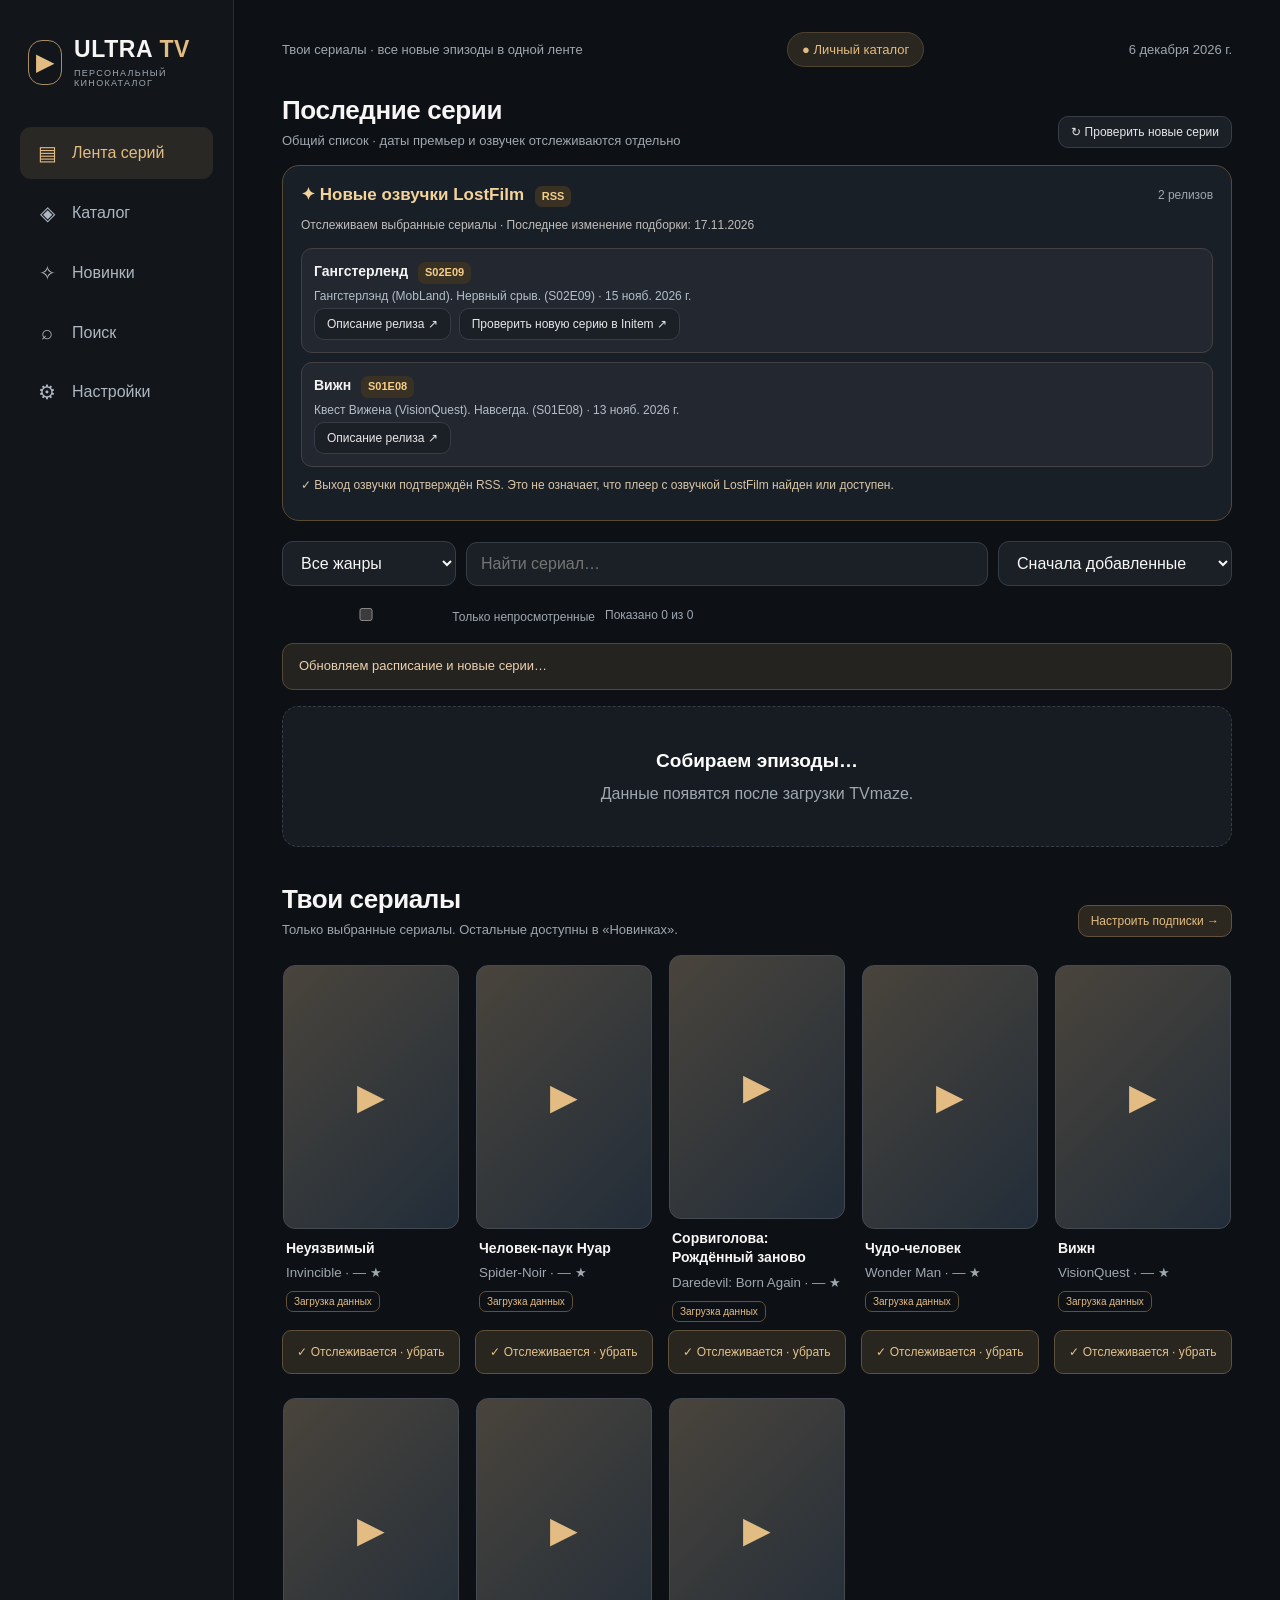
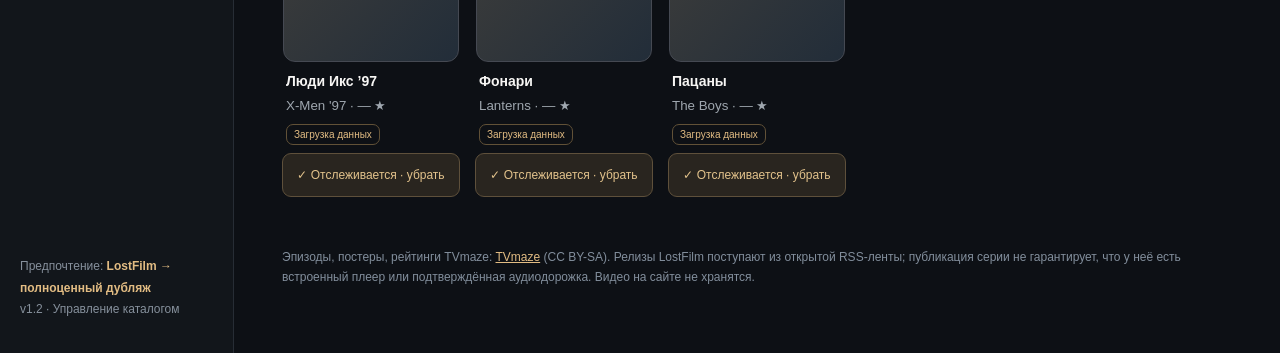
==== index.html @ f57e9685 "Label website Continue Watching Initem timestamps as last approximate signals" ====
<!doctype html>
<html lang="ru">
<head>
<meta charset="utf-8">
<meta name="viewport" content="width=device-width,initial-scale=1,viewport-fit=cover">
<meta name="theme-color" content="#0d1015">
<meta name="robots" content="noindex,nofollow">
<title>Ultra TV AI · Лента серий</title>
<style>
:root{color-scheme:dark;--bg:#0d1015;--side:#12161b;--card:#1b2027;--card2:#222832;--line:#363d47;--text:#f7f6f4;--muted:#9fa7af;--gold:#e2bc83;--goldsoft:#2c281f;--green:#a2d9b7;--red:#f29e91}
*{box-sizing:border-box}html{font-family:Inter,"Segoe UI",Arial,sans-serif;color:var(--text);background:var(--bg)}body{margin:0;min-height:100vh}button,input,select{font:inherit}button{cursor:pointer}button:disabled{opacity:.55;cursor:default}button:focus-visible,input:focus-visible,select:focus-visible,a:focus-visible{outline:3px solid var(--gold);outline-offset:3px}a{color:var(--gold)}.app{min-height:100vh;display:grid;grid-template-columns:234px minmax(0,1fr)}
.side{background:var(--side);border-right:1px solid #272d35;padding:32px 20px;display:flex;flex-direction:column;gap:35px}.brand{display:flex;align-items:center;gap:12px;padding:4px 8px}.mark{width:45px;height:45px;display:grid;place-items:center;border:1px solid #aa8c61;border-radius:14px;color:var(--gold);font-size:24px}.brand strong{font-size:23px;letter-spacing:.6px}.brand strong em{font-style:normal;color:var(--gold)}.brand small{display:block;font-size:9px;letter-spacing:1.3px;color:var(--muted);margin-top:5px}.nav{display:grid;gap:8px}.nav button{display:flex;align-items:center;gap:12px;padding:14px 14px;border:0;background:transparent;color:#aeb6bf;border-radius:11px;text-align:left}.nav button span{font-size:20px;width:26px;text-align:center}.nav button.active{background:#2a2825;color:var(--gold)}.nav button:hover{background:#292d33;color:white}.sidefoot{margin-top:auto;color:#86909c;font-size:12px;line-height:1.8}.sidefoot b{color:var(--gold)}
.main{width:100%;max-width:1660px;margin:auto;padding:32px 48px 65px;min-width:0}.top{display:flex;align-items:center;justify-content:space-between;gap:15px;color:var(--muted);font-size:13px}.badge{background:#29271f;border:1px solid #504332;color:var(--gold);border-radius:30px;padding:9px 14px}.hero{margin:25px 0 31px;position:relative;overflow:hidden;background:linear-gradient(115deg,#302c27 0%,#1e2329 63%,#171d25 100%);border:1px solid #423d35;border-radius:23px;padding:43px 45px}.hero::after{content:"";position:absolute;width:420px;height:420px;border-radius:50%;border:1px solid #7c6b4b66;right:-130px;top:-170px;box-shadow:0 0 0 65px #ffffff03,0 0 0 135px #ffffff02;pointer-events:none}.eyebrow{color:var(--gold);font-size:11px;letter-spacing:2px;font-weight:750}.hero h1{font-size:clamp(31px,3.1vw,49px);letter-spacing:-1.2px;margin:13px 0}.hero p{max-width:650px;color:#bdc0c4;font-size:15px;line-height:1.65;margin:0}.stats{display:flex;gap:10px;flex-wrap:wrap;margin-top:22px}.stats span{padding:8px 11px;border-radius:9px;background:#ffffff0b;border:1px solid #ffffff16;font-size:12px;color:#e3ded4}
#main-content{margin-top:28px}.row{display:flex;align-items:end;justify-content:space-between;gap:14px;flex-wrap:wrap;margin:0 0 17px}.row h2{font-size:26px;letter-spacing:-.4px;margin:0}.row p{font-size:13px;color:var(--muted);margin:7px 0 0}.actions{display:flex;gap:9px;flex-wrap:wrap}.btn{background:var(--goldsoft);color:var(--gold);border:1px solid #61513c;padding:10px 15px;border-radius:10px}.btn:hover{background:#3b3124}.btn.primary{background:var(--gold);border-color:var(--gold);color:#201b14;font-weight:700}.btn.ghost{background:var(--card);color:#e6e6e7;border-color:var(--line)}.btn.sm{font-size:12px;padding:8px 12px}.filters{display:flex;gap:10px;flex-wrap:wrap;align-items:center;margin:0 0 19px}.filters select,.filters input,.field{background:var(--card);color:var(--text);border:1px solid var(--line);padding:12px 14px;border-radius:11px;min-width:0}.filters input{flex:1;min-width:160px}.filters select{max-width:250px}.subtle{font-size:12px;color:var(--muted)}.panelnote{background:#24231f;border:1px solid #554733;border-radius:11px;color:#ead0ae;font-size:13px;line-height:1.55;padding:12px 16px;margin:16px 0}.alert{color:var(--red)}
.feed{display:grid;gap:10px}.item{display:grid;grid-template-columns:56px minmax(0,1fr) auto;align-items:center;gap:14px;background:var(--card);border:1px solid #343b45;border-radius:14px;padding:10px 17px 10px 10px;width:100%;color:var(--text);text-align:left}.item:hover,.card:hover{border-color:#93784e;background:#22272e}.thumb{width:56px;height:75px;object-fit:cover;border-radius:7px;background:linear-gradient(140deg,#605643,#222b35);display:grid;place-items:center;color:var(--gold)}.item-title{display:block;font-size:15px;font-weight:700;margin-bottom:5px}.item-meta{display:block;color:var(--muted);font-size:12px;line-height:1.6}.item-date{text-align:right;color:var(--gold);font-size:13px;white-space:nowrap}.item-date small{display:block;color:var(--muted);font-size:11px;margin-top:5px}.chip{display:inline-block;border:1px solid #655237;color:var(--gold);font-size:10px;padding:3px 7px;border-radius:7px;margin-left:7px;font-weight:normal}
.grid{display:grid;grid-template-columns:repeat(auto-fill,minmax(155px,1fr));gap:23px 15px}.card{padding:0;border:1px solid transparent;border-radius:13px;background:transparent;text-align:left;color:var(--text);min-width:0}.poster{width:100%;aspect-ratio:2/3;display:block;border:1px solid #454952;border-radius:12px;background:linear-gradient(135deg,#49443c,#222d39);object-fit:cover}.poster.empty{display:grid;place-items:center;color:var(--gold);font-size:36px}.card h3{font-size:14px;line-height:1.38;margin:10px 3px 5px}.card small{display:block;color:var(--muted);line-height:1.5;margin:0 3px}.card .tag{display:inline-block;margin:8px 3px 0;padding:4px 7px;color:var(--gold);border:1px solid #615137;border-radius:7px;font-size:10px}.emptybox{text-align:center;background:#171c22;border:1px dashed var(--line);border-radius:16px;padding:40px 20px;color:var(--muted);line-height:1.5}.emptybox b{display:block;color:white;font-size:19px;margin-bottom:7px}.more{margin:18px auto;display:block}.footer{color:#828e9c;font-size:12px;line-height:1.7;margin-top:50px}
.overlay{position:fixed;inset:0;background:#000b;z-index:50;padding:15px;display:grid;place-items:center}.dialog{width:min(850px,100%);max-height:94vh;overflow:auto;background:#1b2027;border:1px solid #575553;border-radius:19px;box-shadow:0 25px 80px #000c}.dialogtop{display:grid;grid-template-columns:155px 1fr;gap:23px;padding:25px;border-bottom:1px solid var(--line)}.dialogtop .poster{max-width:155px}.dialogtop h2{font-size:27px;margin:7px 0}.dialogtop p{color:#b2b6bd;line-height:1.5;font-size:13px}.dialogbody{padding:22px 25px 27px}.dialog .row{align-items:center}.close{float:right}.ep{display:grid;grid-template-columns:minmax(0,1fr) auto;gap:12px;align-items:center;padding:13px 0;border-bottom:1px solid #3a414b}.ep b{font-size:13px}.ep small{display:block;color:var(--muted);margin-top:5px}.epactions{display:flex;gap:8px;align-items:center;flex-wrap:wrap}.epactions select{max-width:170px}.epactions button,.epactions select{font-size:12px;background:#2b3038;color:white;border:1px solid #535963;border-radius:8px;padding:8px 9px}.epactions button.done{color:var(--green);border-color:#538267}.topline{display:flex;align-items:start;justify-content:space-between;gap:13px}.setting{border:1px solid var(--line);border-radius:16px;padding:24px;background:var(--card);line-height:1.65;color:#bbc1c9}.setting h3{color:white;margin:0 0 8px}.setting+.setting{margin-top:13px}.sr-only{position:absolute;width:1px;height:1px;padding:0;margin:-1px;overflow:hidden;clip:rect(0,0,0,0);white-space:nowrap;border:0}
@media(max-width:920px){.app{grid-template-columns:1fr}.side{padding:11px 15px;border-right:0;border-bottom:1px solid #333a41;gap:10px;flex-direction:row;align-items:center;flex-wrap:wrap}.brand{margin-right:auto}.nav{display:flex;gap:4px;flex-wrap:wrap}.nav button{padding:11px;font-size:12px}.nav button span{display:none}.sidefoot{display:none}.main{padding:22px 19px 50px}.hero{padding:31px}.grid{grid-template-columns:repeat(auto-fill,minmax(140px,1fr))}}@media(max-width:540px){.top{display:none}.side{display:block}.brand{padding-bottom:12px}.nav{display:flex;justify-content:space-between}.nav button{padding:10px 6px;font-size:11px}.hero{padding:24px;margin:17px 0 24px}.hero h1{font-size:31px}.item{grid-template-columns:45px minmax(0,1fr);gap:11px}.thumb{width:45px;height:62px}.item-date{grid-column:2;text-align:left}.item-date small{display:inline;margin-left:10px}.grid{grid-template-columns:repeat(2,minmax(0,1fr))}.dialogtop{grid-template-columns:90px 1fr;gap:15px;padding:17px}.dialogtop .poster{max-width:90px}.dialogtop h2{font-size:21px}.dialogbody{padding:17px}.ep{grid-template-columns:1fr}.epactions{justify-content:flex-start}.filters select{max-width:none;flex:1}}

/* Public LostFilm RSS release events; these are NOT player/audio availability claims. */
.lf-panel{background:#191f27;border:1px solid #584935;border-radius:17px;padding:17px 18px;margin:15px 0 20px}
.lf-title{display:flex;justify-content:space-between;gap:10px;align-items:center;flex-wrap:wrap}
.lf-title h3{font-size:17px;line-height:1.4;margin:0;color:#f4d39b}
.lf-panel p{font-size:12px;line-height:1.55;color:#c1bdba;margin:9px 0}
.lf-list{display:grid;gap:9px;max-height:590px;overflow:auto;margin-top:13px}
.lf-item{border:1px solid #434044;background:#222730;border-radius:11px;padding:12px}
.lf-item strong{font-size:14px;line-height:1.45;display:block;color:#f4f3f1}
.lf-meta{font-size:12px;color:#b4bec8;display:block;margin:5px 0}
.lf-actions{display:flex;flex-wrap:wrap;gap:8px;align-items:center}
.lf-actions .btn{font-size:12px;text-decoration:none;padding:8px 12px}
.lf-chip{display:inline-block;color:#f4cd89;background:#393123;padding:3px 7px;border-radius:7px;font-size:11px;margin-left:6px}
.lf-footnote{color:#d9c6a8!important}
@media(max-width:540px){.lf-panel{padding:13px}.lf-list{max-height:510px}.lf-actions{flex-wrap:wrap}}

/* Episode watch-state management and a personal resume rail. */
.card-unit{min-width:0;display:flex;flex-direction:column;gap:7px}
.card-unit .card{width:100%;display:block;flex:1}
.follow-tag{width:100%;background:#1c2229;border:1px solid #47505a;border-radius:9px;color:#d7dee4;font-size:12px;min-height:44px;padding:10px 6px;text-align:center}
.follow-tag.active{color:#e3c38c;border-color:#5e503b;background:#29251f}
.follow-tag:hover,.follow-tag:focus-visible{border-color:#b99b67;background:#34302a}
.episode-row{display:grid;grid-template-columns:minmax(0,1fr) auto;gap:8px;align-items:stretch}
.episode-row .item{height:100%}
.episode-mark{min-width:136px;padding:10px;background:#202830;border:1px solid #45515c;border-radius:12px;color:#d4dce4;font-size:12px}
.episode-mark:hover{border-color:#b99b67}
.episode-mark.done{color:#a2d9b7;background:#202e2b;border-color:#4b806a}
.recent-section{border:1px solid #514735;background:linear-gradient(120deg,#29251e,#1c2228 45%);border-radius:16px;margin-bottom:22px;padding:18px}
.recent-section .row h2{font-size:21px}
.recent-grid{display:grid;grid-template-columns:repeat(auto-fill,minmax(215px,1fr));gap:10px}
.recent-item{display:flex;align-items:center;gap:12px;background:#20262d;border:1px solid #424852;border-radius:11px;padding:9px;text-align:left;color:var(--text);width:100%}
.recent-item:hover{border-color:#b99b67;background:#31333a}
.recent-item .thumb{flex:0 0 56px}
.recent-text{display:flex;flex-direction:column;gap:4px;min-width:0}
.recent-text strong{font-size:14px}
.recent-text small{font-size:12px;color:#c5cbd0}
.recent-text em{font-size:11px;font-style:normal;color:#e8c78f}
.recent-footnote{line-height:1.55;margin:12px 0 0}
@media(max-width:540px){.recent-section{padding:13px}.recent-grid{grid-template-columns:1fr}.episode-row{grid-template-columns:1fr}.episode-mark{justify-self:end;min-width:170px}}

.tracking-tools{display:flex;align-items:center;justify-content:space-between;flex-wrap:wrap;gap:10px;margin:-5px 0 18px;padding:11px 14px;border:1px solid #454b52;border-radius:12px;background:#1e252b}
.tracking-notice{display:flex;align-items:center;gap:10px;flex-wrap:wrap;padding:13px 15px;margin:0 0 16px;border:1px solid #826c48;border-radius:12px;background:#312b20;color:#ffe4b6;font-size:13px;line-height:1.5}
.tracking-notice button{margin-left:auto;white-space:nowrap}
@media(max-width:560px){.tracking-notice button{margin-left:0}.tracking-tools button{width:100%}}
</style>
<link rel="stylesheet" href="./player.css?v=15">
</head>
<body>
<div class="app"><aside class="side"><div class="brand"><div class="mark">▶</div><div><strong>ULTRA <em>TV</em></strong><small>ПЕРСОНАЛЬНЫЙ КИНОКАТАЛОГ</small></div></div>
<nav class="nav" aria-label="Разделы"><button class="active" data-view="feed"><span>▤</span> Лента серий</button><button data-view="catalog"><span>◈</span> Каталог</button><button data-view="discover"><span>✧</span> Новинки</button><button data-view="search"><span>⌕</span> Поиск</button><button data-view="settings"><span>⚙</span> Настройки</button></nav>
<div class="sidefoot">Предпочтение: <b>LostFilm → полноценный дубляж</b><br>v1.2 · Управление каталогом</div></aside>
<main class="main"><div class="top"><span>Твои сериалы · все новые эпизоды в одной ленте</span><span class="badge">● Личный каталог</span><span id="date-now"></span></div><div id="main-content"></div><footer class="footer">Эпизоды, постеры, рейтинги TVmaze: <a href="https://www.tvmaze.com" target="_blank" rel="noopener">TVmaze</a> (CC BY-SA). Релизы LostFilm поступают из открытой RSS-ленты; публикация серии не гарантирует, что у неё есть встроенный плеер или подтверждённая аудиодорожка. Видео на сайте не хранятся.</footer></main></div>
<div id="dialog-root"></div>
<div id="player-root"></div>
<script>
(()=>{
'use strict';
const API='https://api.tvmaze.com',STORE='ultra-tv-v2';
// Названия и жанры — редакционная подборка, не утверждение о доступности русского перевода.
let seeds=[
 ['invincible','Неуязвимый','Invincible',['super','animation','scifi'],2021],
 ['spider-noir','Человек-паук Нуар','Spider-Noir',['super','crime'],2026],
 ['daredevil','Сорвиголова: Рождённый заново','Daredevil: Born Again',['super','crime','action'],2025],
 ['wonder-man','Чудо-человек','Wonder Man',['super','comedy'],2026],
 ['visionquest','Вижн','VisionQuest',['super','scifi'],2026],
 ['x-men-97','Люди Икс ’97',"X-Men '97",['super','animation','scifi'],2024],
 ['lanterns','Фонари','Lanterns',['super','scifi','thriller'],2026],
 ['boys','Пацаны','The Boys',['super','action','comedy'],2019],
 ['silo','Укрытие','Silo',['scifi','thriller'],2023],
 ['from','Извне','From',['scifi','horror','thriller'],2022],
 ['dark-matter','Тёмная материя','Dark Matter',['scifi','thriller'],2024],
 ['boroughs','The Boroughs','The Boroughs',['scifi','horror'],2026],
 ['star-city','Звёздный город','Star City',['scifi','drama'],2026],
 ['monarch','Монарх: Наследие монстров','Monarch: Legacy of Monsters',['scifi','action'],2023],
 ['for-all-mankind','Ради всего человечества','For All Mankind',['scifi','drama'],2019],
 ['fallout','Фоллаут','Fallout',['scifi','action','drama'],2024],
 ['small-prophets','Small Prophets','Small Prophets',['fantasy','comedy','drama'],2026],
 ['widows-bay',"Widow's Bay","Widow's Bay",['horror','comedy'],2026],
 ['hacks','Хитрости','Hacks',['comedy','drama'],2021],
 ['diplomat','Дипломатка','The Diplomat',['drama','thriller'],2023],
 ['bear','Медведь','The Bear',['drama','comedy'],2022],
 ['slow-horses','Медленные лошади','Slow Horses',['crime','thriller','drama'],2022],
 ['knight','Рыцарь Семи Королевств','A Knight of the Seven Kingdoms',['fantasy','drama'],2026],
 ['mobland','Гангстерленд','MobLand',['crime','thriller','drama'],2025],
 ['house-dragon','Дом Дракона','House of the Dragon',['fantasy','drama'],2022]
].map(([key,ru,en,genres,year])=>({key,ru,en,genres,year}));
const genres=[['all','Все жанры'],['super','Супергерои'],['scifi','Фантастика'],['fantasy','Фэнтези'],['horror','Мистика / ужасы'],['thriller','Триллеры'],['crime','Криминал'],['action','Боевики'],['drama','Драмы'],['comedy','Комедии'],['animation','Анимация']];
const $=(s,root=document)=>root.querySelector(s), $$=(s,root=document)=>[...root.querySelectorAll(s)], norm=s=>String(s||'').toLocaleLowerCase('ru-RU').replace(/[^a-zа-я0-9]/gi,'');
const esc=s=>String(s??'').replace(/[&<>"']/g,c=>({'&':'&amp;','<':'&lt;','>':'&gt;','"':'&quot;',"'":'&#39;'}[c]));
const iso=()=>{let d=new Date();return `${d.getFullYear()}-${String(d.getMonth()+1).padStart(2,'0')}-${String(d.getDate()).padStart(2,'0')}`;};
const dateRU=s=>s?new Date(s+'T12:00:00').toLocaleDateString('ru-RU',{day:'numeric',month:'short',year:'numeric'}):'дата уточняется';
const pad=n=>String(n||0).padStart(2,'0');
const safeImage=s=>typeof s==='string'&&/^https:\/\//.test(s)?s:'';
const fromStore=(key)=>{try{return JSON.parse(localStorage.getItem(key)||'null')}catch{return null}};
const base={tracked:{},extras:{},watched:{},dubs:{},prefs:{},firstSeen:{},data:{},sources:{},progress:{},initemProgress:{},initemDiag:{},recent:{},bookmarks:{}};
let saved=fromStore(STORE),state={...base,...(saved||{})};
for(const k of Object.keys(base))if(!state[k]||Array.isArray(state[k])||typeof state[k]!=='object')state[k]={};
if(!saved){for(const x of seeds)state.tracked[x.key]=true;const old=fromStore('ultra-tv-v1');if(old){state.watched=old.watched||{};state.dubs=old.dubs||{};state.prefs=old.prefs||{};}}
const all=()=>[...seeds,...Object.values(state.extras)];
const getEntry=k=>all().find(x=>x.key===k);
const persist=()=>{try{localStorage.setItem(STORE,JSON.stringify(state))}catch(e){setStatus('Мало места в хранилище браузера. Экспортируй коллекцию.')}};
const idKey=(key,ep)=>`${key}:${ep.id}`;
const released=ep=>ep.airdate&&ep.airdate<=iso();
let view='feed',flt='all',query='',sort='added',onlyUnwatched=false,feedLimit=50,busy=false,failures=0;
let catalogShowAll=false,trackingNotice=null;
let releaseData={updatedAt:null,entries:[]},releaseLoading=true,releaseError=false;
const showInfo=k=>state.data[k];
const niceName=x=>x.ru||x.en;
const epCode=ep=>`S${pad(ep.season)}E${pad(ep.number)}`;
function setStatus(s){let el=$('#status');if(el){el.textContent=s;return;} if(!$('#main-content'))return;const e=document.createElement('div');e.id='status';e.className='panelnote';e.textContent=s;$('#main-content').prepend(e)}
function htmlPoster(x){const url=safeImage(showInfo(x.key)?.image);return url?`<img class="poster" src="${esc(url)}" loading="lazy" alt="">`:'<span class="poster empty">▶</span>'}
function miniPoster(x){const url=safeImage(showInfo(x.key)?.image);return url?`<img class="thumb" src="${esc(url)}" loading="lazy" alt="">`:'<span class="thumb">▶</span>'}
function lastEpisode(x){let eps=showInfo(x.key)?.episodes||[];return eps.filter(e=>released(e)&&e.number!==null).sort((a,b)=>(b.airdate||'').localeCompare(a.airdate||''))[0]||null}
function entries(){return all().filter(x=>state.tracked[x.key]!==false)}
function getFeed(){const out=[];for(const x of entries())for(const ep of showInfo(x.key)?.episodes||[]){if(!ep.airdate||ep.airdate<'2026-01-01'||!released(ep)||ep.number===null)continue;const added=state.firstSeen[idKey(x.key,ep)]||ep.airdate;out.push({x,ep,added});}
 return out.sort((a,b)=>{if(sort==='aired')return b.ep.airdate.localeCompare(a.ep.airdate)||b.added.localeCompare(a.added);if(sort==='rating')return (showInfo(b.x.key)?.rating||0)-(showInfo(a.x.key)?.rating||0)||b.ep.airdate.localeCompare(a.ep.airdate);return b.added.localeCompare(a.added)||b.ep.airdate.localeCompare(a.ep.airdate)||a.x.ru.localeCompare(b.x.ru)});
}
function matchEntry(x){return (flt==='all'||x.genres.includes(flt))&&(!query||norm(x.ru+' '+x.en).includes(norm(query)))}
function visibleFeed(){return getFeed().filter(({x,ep})=>matchEntry(x)&&(!onlyUnwatched||!state.watched[idKey(x.key,ep)]))}

function releaseMatch(r,x){
  const en=norm(r.seriesEn),ru=norm(r.seriesRu);
  return !!((en&&en.length>2&&en===norm(x.en))||(ru&&ru.length>2&&ru===norm(x.ru)));
}
function releaseFor(x,ep){
  return releaseData.entries.find(r=>releaseMatch(r,x)&&Number(r.season)===Number(ep.season)&&Number(r.episode)===Number(ep.number));
}
function releaseEvents(){
  const out=[];
  for(const r of releaseData.entries){
    if(!r||!Number.isInteger(r.season)||!Number.isInteger(r.episode))continue;
    const x=entries().find(x=>releaseMatch(r,x));
    if(!x||!matchEntry(x))continue;
    const ep=(showInfo(x.key)?.episodes||[]).find(e=>Number(e.season)===r.season&&Number(e.number)===r.episode);
    if(onlyUnwatched&&ep&&state.watched[idKey(x.key,ep)])continue;
    out.push({x,ep,release:r});
  }
  return out.sort((a,b)=>(b.release.published||'').localeCompare(a.release.published||'')).slice(0,14);
}
function releaseSection(){
  const found=releaseEvents();
  const stamp=releaseData.updatedAt?'Последнее изменение подборки: '+new Date(releaseData.updatedAt).toLocaleDateString('ru-RU'):'';
  const subtitle=releaseLoading?'Синхронизируем выпуск новостей LostFilm…':
    releaseError?'Пока не удалось загрузить данные об озвучках. Плееры RUTUBE работают отдельно.':
    !releaseData.updatedAt?'RSS-лента ещё не синхронизирована на сервере.':
    found.length?'Отслеживаем выбранные сериалы · '+esc(stamp):'Пока нет релизов LostFilm по выбранным сериалам · '+esc(stamp);
  return `<section class="lf-panel" aria-label="Новые релизы LostFilm">
    <div class="lf-title"><h3>✦ Новые озвучки LostFilm <span class="lf-chip">RSS</span></h3><span class="subtle">${found.length?found.length+' релизов':''}</span></div>
    <p>${subtitle}</p>
    ${found.length?`<div class="lf-list">${found.map(({x,ep,release:r})=>{
      const safeLink=typeof r.link==='string'&&/^https:\/\/(?:www\.)?lostfilm\.(?:tv|download)\//i.test(r.link)?r.link:'';
      const code='S'+pad(r.season)+'E'+pad(r.episode);
      const date=r.published&&!Number.isNaN(Date.parse(r.published))?new Date(r.published).toLocaleDateString('ru-RU',{day:'numeric',month:'short',year:'numeric'}):'Дата уточняется';
      return `<div class="lf-item"><strong>${esc(x.ru)} <span class="lf-chip">${code}</span></strong>
        <span class="lf-meta">${esc(r.title)} · ${esc(date)}</span>
        <div class="lf-actions">
          ${safeLink?`<a class="btn ghost sm" href="${esc(safeLink)}" rel="noopener noreferrer" target="_blank">Описание релиза ↗</a>`:''}
          ${ep&&window.UltraTVPlayer?.hasEpisode(x.key,ep)?`<button class="btn ghost sm" data-open="${esc(x.key)}" data-episode="${esc(ep.id)}">Открыть доступный плеер (озвучка может отличаться)</button>`:window.UltraTVPlayer?.hasSeriesBrowser(x.key)?`<button class="btn ghost sm" data-open="${esc(x.key)}">Проверить новую серию в Initem ↗</button>`:''}
        </div></div>`;
    }).join('')}</div>`:''}
    <p class="lf-footnote">✓ Выход озвучки подтверждён RSS. Это не означает, что плеер с озвучкой LostFilm найден или доступен.</p>
  </section>`;
}
async function loadReleaseFeed(){
  try{
    const r=await fetch('./releases.json',{cache:'no-cache'});
    if(!r.ok)throw Error('RSS HTTP '+r.status);
    const data=await r.json();
    if(!data||!Array.isArray(data.entries))throw Error('Некорректный формат RSS');
    releaseData={updatedAt:data.updatedAt||null,entries:data.entries.slice(0,700).filter(x=>x&&typeof x==='object'&&typeof x.title==='string'&&typeof x.seriesRu==='string'&&typeof x.seriesEn==='string'&&Number.isInteger(x.season)&&Number.isInteger(x.episode))};
    releaseLoading=false;releaseError=false;
  }catch(e){releaseLoading=false;releaseError=true;console.warn('Не удалось обновить RSS LostFilm',e)}
  if(view==='feed')draw();
}


function formattedTime(seconds){const t=Math.max(0,Math.floor(Number(seconds)||0));return t>=3600?Math.floor(t/3600)+':'+pad(Math.floor(t%3600/60))+':'+pad(t%60):Math.floor(t/60)+':'+pad(t%60);}
function lastPosition(key,info){
 const epKey=key+':S'+pad(info.season)+'E'+pad(info.number);
 const manual=state.bookmarks[epKey];
 if(manual&&Number.isFinite(manual.seconds)&&manual.seconds>0)
   return {text:formattedTime(manual.seconds),manual:true};
 const initem=state.initemProgress?.[epKey];
 if(initem?.confirmed===true&&initem.provider==='initem'&&
    Number.isFinite(initem.seconds)&&initem.seconds>0&&
    Number.isFinite(initem.duration)&&initem.duration>0)
   return {text:'≈'+formattedTime(initem.seconds),manual:false,source:'последняя отметка Initem'};
 const own=state.progress[key+':'+info.episodeId];
 if(Number.isFinite(Number(own))&&Number(own)>0)
   return {text:formattedTime(own),manual:false,source:'свой плеер'};
 return null;
}
function recordOpen(key,ep){
  if(!getEntry(key)||!ep||!Number.isInteger(Number(ep.season))||!Number.isInteger(Number(ep.number))||Number(ep.number)<1)return;
  state.recent[key]={episodeId:String(ep.id||''),season:Number(ep.season),number:Number(ep.number),at:Date.now()};
  const recent=Object.entries(state.recent).sort((a,b)=>Number(b[1]?.at||0)-Number(a[1]?.at||0)).slice(0,40);
  state.recent=Object.fromEntries(recent);
  persist();
}
function recentItems(){
  return Object.entries(state.recent||{}).map(([key,info])=>({x:getEntry(key),info}))
    .filter(({x,info})=>x&&state.tracked[x.key]!==false&&info&&Number.isFinite(info.at)&&Number.isInteger(info.season)&&Number.isInteger(info.number))
    .sort((a,b)=>b.info.at-a.info.at).slice(0,6);
}
function recentInitemDiagnostics(){
 const rows=Object.entries(state.initemDiag||{}).filter(([key,d])=>getEntry(key)&&d&&Number.isFinite(Number(d.at)))
   .sort((a,b)=>Number(b[1].at)-Number(a[1].at));
 if(!rows.length)return '';
 const [key,d]=rows[0],name=getEntry(key)?.ru||'Сериал';
 const status=d.times>0&&d.confirmed?'Плеер передавал время и подтвердил серию':
   d.times>0?'Время приходило, но серия не подтверждена':
   d.episodes>0?'Приходил номер серии, но таймкод не получен':
   Number(d.received)>0?'События приходили, но таймкод и серия не получены':
   'Сообщения Initem не поступали';
 return '<details class="recent-initem-diag"><summary>🔎 Проверка времени Initem · последний сеанс</summary>'+
   '<p><strong>'+esc(name)+'</strong> · '+esc(status)+'</p>'+
   '<p>Сообщений: '+(Number(d.received)||0)+' · номеров серий: '+(Number(d.episodes)||0)+
   ' · таймкодов: '+(Number(d.times)||0)+' · другой кадр: '+(Number(d.wrongFrame)||0)+' · другой домен: '+(Number(d.otherOrigin)||0)+
   ' · отклонено: '+(Number(d.invalid)||0)+'</p>'+
   '<p>Последнее: '+esc(String(d.last||'нет событий').slice(0,100))+'</p>'+
   (Number(d.probeSent)>0?'<p>Запрос к PlayerJS: '+esc(String(d.probeStatus||'нет ответа').slice(0,180))+'</p>':'')+
   '<p class="subtle">Эта проверка относится только к просмотру на сайте в данном браузере. История приставки сюда не передаётся.</p></details>';
}
function recentSection(){
  const items=recentItems();
  if(!items.length)return '';
  return '<section class="recent-section"><div class="row"><div><h2>Вернуться к просмотру</h2><p>Последние открытые серии · не список уже просмотренных</p></div><button type="button" class="btn ghost sm" data-action="clear-recent">Очистить историю</button></div><div class="recent-grid">'+
    items.map(({x,info})=>{
      const ep=(showInfo(x.key)?.episodes||[]).find(e=>Number(e.season)===info.season&&Number(e.number)===info.number);
      const id=ep?.id||info.episodeId||'';
      const code='S'+pad(info.season)+'E'+pad(info.number);
      const pos=lastPosition(x.key,info);
      return '<button type="button" class="recent-item" data-open="'+esc(x.key)+'"'+(id?' data-episode="'+esc(id)+'"':'')+'>'+
        miniPoster(x)+'<span class="recent-text"><strong>'+esc(x.ru)+'</strong><small>Вернуться к '+esc(code)+'</small>'+(pos?'<small class="recent-timestamp">⏱ '+esc(pos.text)+(pos.manual?' · отметка вручную':' · '+esc(pos.source||'свой плеер'))+'</small>':'')+'<em>▶ Открыть плеер</em></span></button>';
    }).join('')+'</div>'+recentInitemDiagnostics()+'<p class="subtle recent-footnote">Initem передаёт время периодически, поэтому отметка ≈ — это последнее полученное значение, а не точная секунда остановки. Встроенный Initem может запоминать свою позицию отдельно. Автоматическая перемотка со стороны Ultra TV пока не подтверждена.</p></section>';
}

function hCard(x){let info=showInfo(x.key),last=lastEpisode(x),tracked=state.tracked[x.key]!==false;return `<div class="card-unit"><button type="button" class="card" data-open="${esc(x.key)}">${htmlPoster(x)}<h3>${esc(x.ru)}</h3><small>${esc(x.en)} · ${esc(info?.rating||'—')} ★</small><span class="tag">${last?'Последняя: '+epCode(last):info?'Даты уточняются':'Загрузка данных'}</span></button><button type="button" class="follow-tag ${tracked?'active':''}" data-toggle-follow="${esc(x.key)}" aria-label="${tracked?'Убрать из отслеживания':'Отслеживать сериал'} ${esc(x.ru)}">${tracked?'✓ Отслеживается · убрать':'＋ Следить за сериалом'}</button></div>`}
function hEpisode({x,ep,added}){let k=idKey(x.key,ep),dub=state.dubs[k],lf=releaseFor(x,ep),seen=!!state.watched[k];return `<div class="episode-row"><button type="button" class="item" data-open="${esc(x.key)}" data-episode="${esc(ep.id)}">${miniPoster(x)}<span><strong class="item-title">${esc(x.ru)} <span class="chip">${epCode(ep)}</span></strong><span class="item-meta">${esc(ep.name||'Новая серия')} · ${seen?'✓ Просмотрено':lf?'✓ Озвучка LostFilm опубликована (плеер не проверен)':dub?'Отмечено вручную: '+esc(dub):'Озвучка не проверена'}</span></span><span class="item-date">${dateRU(ep.airdate)}<small>Добавлено: ${dateRU(added)}</small></span></button><button type="button" class="episode-mark ${seen?'done':''}" data-watch="${esc(k)}" aria-label="${seen?'Отметить не просмотренной':'Отметить просмотренной'}: ${esc(x.ru)} ${epCode(ep)}">${seen?'✓ Просмотрено':'○ Просмотрено?'}</button></div>`}
function empty(title,desc){return `<div class="emptybox"><b>${esc(title)}</b>${esc(desc)}</div>`}
function filters(){return `<div class="filters"><label class="sr-only" for="genre">Выбрать жанр</label><select id="genre">${genres.map(([v,l])=>`<option value="${v}" ${flt===v?'selected':''}>${l}</option>`).join('')}</select><label class="sr-only" for="filter-q">Найти сериал</label><input id="filter-q" placeholder="Найти сериал…" value="${esc(query)}" autocomplete="off"><label class="sr-only" for="sort-by">Порядок сортировки</label><select id="sort-by"><option value="added" ${sort==='added'?'selected':''}>Сначала добавленные</option><option value="aired" ${sort==='aired'?'selected':''}>Сначала по дате выхода</option><option value="rating" ${sort==='rating'?'selected':''}>По рейтингу TVmaze</option></select></div>`}
function draw(){const el=$('#main-content'),track=entries(),feed=getFeed();$$('.nav button').forEach(b=>b.classList.toggle('active',b.dataset.view===view));


 if(view==='feed'){const list=visibleFeed();el.innerHTML=`<div class="row"><div><h2>Последние серии</h2><p>Общий список · даты премьер и озвучек отслеживаются отдельно</p></div><div class="actions"><button class="btn ghost sm" data-action="refresh">↻ Проверить новые серии</button></div></div>${recentSection()}${releaseSection()}${filters()}<div class="filters"><label class="subtle"><input id="unwatched" type="checkbox" ${onlyUnwatched?'checked':''}> Только непросмотренные</label><span class="subtle">Показано ${Math.min(feedLimit,list.length)} из ${list.length}</span></div><div id="status" class="panelnote" ${busy||failures?'':'hidden'}>${busy?'Обновляем расписание и новые серии…':`Не удалось обновить ${failures} сериалов. Останутся последние сохранённые сведения.`}</div><div class="feed">${list.length?list.slice(0,feedLimit).map(hEpisode).join(''):empty(busy?'Собираем эпизоды…':'Пока нет серий в этой выборке',busy?'Данные появятся после загрузки TVmaze.':'Попробуй другой жанр или обнови расписание.')}</div>${list.length>feedLimit?'<button class="btn more" data-action="more">Показать ещё ↓</button>':''}<div style="margin-top:37px"><div class="row"><div><h2>Твои сериалы</h2><p>Только выбранные сериалы. Остальные доступны в «Новинках».</p></div><button class="btn sm" data-view="discover">Настроить подписки →</button></div><div class="grid">${track.slice(0,8).map(hCard).join('')}</div></div>`;return;}
 if(view==='catalog'||view==='discover'){
  const totalHidden=all().filter(x=>state.tracked[x.key]===false).length;
  let items=(view==='catalog'?(catalogShowAll?all():track):seeds).filter(matchEntry);
  items.sort((a,b)=>(lastEpisode(b)?.airdate||'').localeCompare(lastEpisode(a)?.airdate||'')||niceName(a).localeCompare(niceName(b),'ru'));
  const catTools=view==='catalog'?'<div class="tracking-tools"><span class="subtle">Отслеживаемых: '+track.length+' · Не отслеживаются: '+totalHidden+'</span><button type="button" class="btn ghost sm" data-action="catalog-toggle-hidden">'+(catalogShowAll?'Показать только мои':'Показать все, включая скрытые ('+totalHidden+')')+'</button></div>':'';
  const catNotice=view==='catalog'&&trackingNotice?'<div class="tracking-notice" role="status">«'+esc(trackingNotice.name)+'» больше не отслеживается. Сериал не удалён, история просмотра сохранена. <button type="button" class="btn sm" data-action="tracking-undo">↶ Вернуть в мои</button></div>':'';
  el.innerHTML=`<div class="row"><div><h2>${view==='catalog'?'Мой каталог':'Подборка 2026 года'}</h2><p>${view==='catalog'?'Управляй подписками: отключённые сериалы не удаляются и доступны по кнопке «Показать все»':'Подборка из предыдущего обсуждения — все 25 названий'}</p></div><div class="actions"><button class="btn ghost sm" data-action="refresh">↻ Обновить</button><button class="btn primary sm" data-view="search">＋ Добавить</button></div></div>${filters()}${catTools}${catNotice}<div id="status" class="panelnote" ${busy||failures?'':'hidden'}>${busy?'Загружаем данные о сериалах…':`Обновление недоступно для ${failures} сериалов. Список сохранён.`}</div><div class="grid">${items.length?items.map(hCard).join(''):empty('Ничего не найдено','Измени фильтр жанра или поисковую фразу.')}</div>`;return;}
 if(view==='search'){el.innerHTML=`<div class="row"><div><h2>Добавить сериал</h2><p>Поиск по TVmaze (английские названия работают надёжнее)</p></div></div><div class="filters"><input id="remote-search" class="field" placeholder="Например, Severance или The Last of Us" style="flex:1"><button class="btn primary" data-action="lookup">Найти</button></div><div id="remote-results">${empty('Ищи по названию','Выбери сериал в результатах и добавь в каталог.')}</div>`;return;}
 if(view==='settings'){el.innerHTML=`<div class="setting"><h3>Новые эпизоды — в начало списка</h3>При первом добавлении сериалов все серии получают одну дату импорта, поэтому внутри этой даты порядок определяется датой премьеры. Когда позже появляется новая серия и каталог обновляется, она получает новую дату добавления и поднимается наверх. Даты сохраняются в браузере.</div><div class="setting"><h3>Озвучка</h3>По умолчанию: <b>LostFilm → полноценный профессиональный дубляж</b>. Многоголосый закадровый перевод не считаем дубляжом. Из RSS автоматически отмечаем опубликованные переводы LostFilm, а доступность соответствующей дорожки в плеере проверяется отдельно. Другие переводы пока можно отмечать вручную. Через кнопку «Смотреть» можно добавить свои ссылки на видео и выбрать источник.</div><div class="setting"><h3>Сохранение коллекции</h3><p>Пока каталог сохраняется в браузере отдельно на каждом устройстве. Автоматической синхронизации между приставками ещё нет.</p><button class="btn primary" data-action="export">↓ Скачать резервную копию</button> <button class="btn ghost" data-action="import">↑ Восстановить копию</button><input id="import-json" type="file" accept=".json,application/json" hidden></div><div class="setting"><h3>Данные и обновления</h3>Данные о расписании поступают из TVmaze при открытии каталога и при нажатии кнопки обновления. RSS-новости LostFilm собираются отдельно по расписанию GitHub Actions (при включённых Actions), независимо от телевизора или ПК. Из RSS не извлекаются видео и плееры. Даты премьер — из TVmaze.</div>`;$('#import-json').addEventListener('change',importFile);}
}
function toggleFollow(key){
  const x=getEntry(key);if(!x)return;
  const wasTracked=state.tracked[key]!==false;
  state.tracked[key]=!wasTracked;
  persist();
  if(view==='catalog'){
    if(wasTracked){catalogShowAll=true;trackingNotice={key,name:x.ru};}
    else trackingNotice=null;
  }
  draw();
}
function setView(v){view=v;query='';flt='all';feedLimit=50;catalogShowAll=false;trackingNotice=null;draw();window.scrollTo(0,0);if(v==='search')$('#remote-search')?.focus()}
async function request(path){for(let i=0;i<3;i++){try{const r=await fetch(API+path,{headers:{'Accept':'application/json'}});if(r.status===429){await delay(1700*(i+1));continue}if(r.status===404)return null;if(!r.ok)throw Error('TVmaze: '+r.status);return await r.json()}catch(e){if(i===2)throw e;await delay(600*(i+1));}}throw Error('Не удалось получить данные TVmaze')}
const delay=ms=>new Promise(r=>setTimeout(r,ms));
function chooseShow(results,x){const exact=results.filter(z=>norm(z.show?.name)===norm(x.en));const list=exact.length?exact:results.filter(z=>norm(z.show?.name).includes(norm(x.en))||norm(x.en).includes(norm(z.show?.name)));
 if(!list.length)return null;return list.sort((a,b)=>Math.abs(Number(a.show?.premiered?.slice(0,4)||2000)-x.year)-Math.abs(Number(b.show?.premiered?.slice(0,4)||2000)-x.year))[0]?.show||null}
function pack(show,episodes){return {id:show.id,name:show.name,imdb:/^tt\d{5,12}$/.test(String(show.externals?.imdb||''))?show.externals.imdb:null,image:safeImage(show.image?.medium||show.image?.original),premiered:show.premiered,url:show.url,rating:show.rating?.average||null,genres:show.genres||[],episodes:(episodes||[]).filter(e=>e.id&&e.season!=null).map(e=>({id:e.id,name:e.name,season:e.season,number:e.number,airdate:e.airdate})),fetchedAt:Date.now()}}
async function fetchShow(x){let old=showInfo(x.key),j=null;
 if(old?.id)j=await request(`/shows/${old.id}?embed=episodes`);
 else{const results=await request('/search/shows?q='+encodeURIComponent(x.en));const resolved=chooseShow(results||[],x);if(!resolved)return false;j=await request(`/shows/${resolved.id}?embed=episodes`)}
 if(!j||!j._embedded?.episodes)return false;
 let info=pack(j,j._embedded.episodes);state.data[x.key]=info;
 for(const ep of info.episodes){if(ep.airdate&&ep.airdate>='2026-01-01'&&released(ep)&&ep.number!==null){const k=idKey(x.key,ep);if(!state.firstSeen[k])state.firstSeen[k]=iso();}}
 return true;
}
async function refresh(force=false){if(busy)return;busy=true;failures=0;draw();const shows=all();for(let i=0;i<shows.length;i++){
 const x=shows[i];if(!force&&state.data[x.key]&&Object.prototype.hasOwnProperty.call(state.data[x.key],'imdb')&&Date.now()-state.data[x.key].fetchedAt<6*60*60*1000)continue;
 try{if(!await fetchShow(x))failures++;}catch(e){console.warn('Не удалось загрузить',x.key,e);failures++;}
 persist();if(i%3===0||i===shows.length-1)draw();await delay(650);
 }busy=false;persist();draw();}
function openDetail(key,requestedEp){const x=getEntry(key);if(!x)return;const info=showInfo(key),eps=info?.episodes||[];const seasons=[...new Set(eps.map(e=>e.season))].sort((a,b)=>b-a);let season=eps.find(e=>String(e.id)===String(requestedEp))?.season||seasons.find(s=>eps.some(e=>e.season===s&&released(e)))||seasons[0]||1;
 const wrap=$('#dialog-root');wrap.innerHTML=`<div class="overlay"><div class="dialog" role="dialog" aria-modal="true" aria-label="${esc(x.ru)}"><div class="dialogtop"><div>${htmlPoster(x)}</div><div><div class="topline"><div><div class="eyebrow">${esc(x.genres.map(g=>genres.find(v=>v[0]===g)?.[1]||g).join(' · '))}</div><h2>${esc(x.ru)}</h2></div><button class="btn ghost close" data-action="close">✕</button></div><p>${esc(x.en)} · ${x.year} · ★ TVmaze ${esc(info?.rating||'—')}</p><button class="btn ${state.tracked[key]===false?'primary':'ghost'}" data-action="toggle-track" data-key="${esc(key)}">${state.tracked[key]===false?'＋ Следить за сериалом':'✓ В моём каталоге · убрать'}</button></div></div><div class="dialogbody"><div class="row"><div><h2 style="font-size:20px">Серии</h2><p>Выбери сезон и нажми «Смотреть» — если плеер подключён, он откроется сразу</p></div><select id="season" class="field">${seasons.map(s=>`<option value="${s}" ${s===season?'selected':''}>Сезон ${s}</option>`).join('')}</select></div><div class="panelnote">Дорожки LostFilm и дубляж не определяются автоматически. Если источник предоставляет меню озвучки, выбирай её прямо во встроенном плеере.</div><div id="episode-list"></div>${info?.url?`<p class="subtle">Источник: <a href="${esc(info.url)}" target="_blank" rel="noopener">TVmaze ↗</a></p>`:''}</div></div></div>`;
 function episodesDraw(){let s=Number($('#season')?.value||season),items=eps.filter(e=>e.season===s&&e.number!==null).sort((a,b)=>a.number-b.number);$('#episode-list').innerHTML=items.length?items.map(ep=>{const k=idKey(key,ep),dub=state.dubs[k]||'unknown',seen=!!state.watched[k];return `<div class="ep" id="ep-${ep.id}"><div><b>${epCode(ep)} · ${esc(ep.name||'Без названия')}</b><small>${dateRU(ep.airdate)}${!released(ep)?' · ещё не вышла':''}</small></div><div class="epactions"><label class="sr-only" for="dub-${ep.id}">Озвучка ${epCode(ep)}</label><select id="dub-${ep.id}" data-dub="${esc(k)}"><option value="unknown" ${dub==='unknown'?'selected':''}>Озвучка не проверена</option><option value="LostFilm" ${dub==='LostFilm'?'selected':''}>LostFilm</option><option value="Дубляж" ${dub==='Дубляж'?'selected':''}>Полный дубляж</option><option value="Другая" ${dub==='Другая'?'selected':''}>Другая</option></select><button class="${seen?'done':''}" data-watch="${esc(k)}">${seen?'✓ Просмотрено':'○ Не смотрел'}</button><button class="watch-entry" data-player-key="${esc(key)}" data-player-episode="${esc(ep.id)}" ${!released(ep)?'disabled':''}>▶ Смотреть</button></div></div>`}).join(''):empty(info?'Пока нет эпизодов':'Данные загружаются','Если серия уже объявлена, но её нет в TVmaze, попробуй обновить каталог.');if(requestedEp){$('#ep-'+requestedEp)?.scrollIntoView({block:'nearest'});requestedEp=null;}}
 if($('#season'))$('#season').addEventListener('change',episodesDraw);episodesDraw();
 wrap.querySelector('.overlay').addEventListener('click',e=>{if(e.target.classList.contains('overlay'))closeDetail()});}
function closeDetail(){$('#dialog-root').innerHTML=''}
async function lookup(){const q=$('#remote-search')?.value.trim();if(!q)return;$('#remote-results').innerHTML=empty('Ищем…','Загрузка результатов.');try{const res=await request('/search/shows?q='+encodeURIComponent(q));if(!res?.length){$('#remote-results').innerHTML=empty('Не найдено','Попробуй оригинальное название.');return;}
 $('#remote-results').innerHTML=`<div class="grid">${res.slice(0,15).map(z=>{const s=z.show;const pic=safeImage(s.image?.medium);return `<button class="card" data-add="${s.id}" data-name="${esc(s.name)}" data-year="${esc((s.premiered||'').slice(0,4))}">${pic?`<img class="poster" src="${esc(pic)}" alt="">`:'<span class="poster empty">▶</span>'}<h3>${esc(s.name)}</h3><small>${esc(s.premiered?.slice(0,4)||'—')} · ★ ${esc(s.rating?.average||'—')}</small><span class="tag">＋ Добавить в каталог</span></button>`}).join('')}</div>`;
 }catch(e){$('#remote-results').innerHTML=empty('Не удалось выполнить поиск',e.message)}}
async function addCustom(id,name,year){const existing=all().find(x=>showInfo(x.key)?.id===id);if(existing){state.tracked[existing.key]=true;persist();window.UltraTVPlayer?.open(existing.key);return}const key='user-'+id;const x={key,ru:name,en:name,genres:['drama'],year:Number(year)||2026};state.extras[key]=x;state.tracked[key]=true;persist();setView('catalog');try{await fetchShow(x);persist();draw();}catch(e){setStatus('Сериал добавлен, но сведения о сериях пока недоступны. Нажми «Обновить».')}}
function saveFile(){const blob=new Blob([JSON.stringify({version:2,state},null,2)],{type:'application/json'}),a=document.createElement('a'),url=URL.createObjectURL(blob);a.href=url;a.download='ultra-tv-collection.json';a.click();setTimeout(()=>URL.revokeObjectURL(url),2000)}
async function importFile(e){const f=e.target.files?.[0];if(!f)return;try{const j=JSON.parse(await f.text());if(j.version!==2||!j.state||!j.state.tracked)throw Error('Несовместимый формат');if(!confirm('Заменить текущую коллекцию резервной копией?'))return;state={...base,...j.state};persist();setView('feed')}catch(err){alert('Импорт не удался: '+err.message)}}
document.addEventListener('click',e=>{const n=e.target.closest('[data-view]');if(n){setView(n.dataset.view);return}const a=e.target.closest('[data-action]');if(a){const act=a.dataset.action;if(act==='close')closeDetail();if(act==='refresh'){loadReleaseFeed();refresh(true)}if(act==='more'){feedLimit+=50;draw()}if(act==='lookup')lookup();if(act==='export')saveFile();if(act==='import')$('#import-json')?.click();if(act==='clear-recent'){state.recent={};persist();draw()}if(act==='catalog-toggle-hidden'){catalogShowAll=!catalogShowAll;trackingNotice=null;draw()}if(act==='tracking-undo'&&trackingNotice){state.tracked[trackingNotice.key]=true;trackingNotice=null;persist();draw()}if(act==='toggle-track'){toggleFollow(a.dataset.key);closeDetail()}return}
 const follow=e.target.closest('[data-toggle-follow]');if(follow){toggleFollow(follow.dataset.toggleFollow);return}
 const b=e.target.closest('[data-watch]');if(b){state.watched[b.dataset.watch]=!state.watched[b.dataset.watch];persist();const dialog=$('#dialog-root .dialog');if(dialog){const cur=dialog.querySelector('#season').value;const k=dialog.querySelector('[data-action="toggle-track"]').dataset.key;openDetail(k);$('#season').value=cur;$('#season').dispatchEvent(new Event('change'));}draw();return}
 const open=e.target.closest('[data-open]');if(open){if(window.UltraTVPlayer)window.UltraTVPlayer.open(open.dataset.open,open.dataset.episode);else openDetail(open.dataset.open,open.dataset.episode);return}
 const add=e.target.closest('[data-add]');if(add){addCustom(Number(add.dataset.add),add.dataset.name,add.dataset.year);return}
 });
document.addEventListener('change',e=>{const t=e.target;if(t.id==='genre'){flt=t.value;feedLimit=50;draw()}if(t.id==='sort-by'){sort=t.value;draw()}if(t.id==='unwatched'){onlyUnwatched=t.checked;draw()}if(t.matches('[data-dub]')){if(t.value==='unknown')delete state.dubs[t.dataset.dub];else state.dubs[t.dataset.dub]=t.value;persist();draw();}});
document.addEventListener('input',e=>{if(e.target.id==='filter-q'){const value=e.target.value;const s=e.target.selectionStart;query=value;draw();const n=$('#filter-q');n?.focus();n?.setSelectionRange(s,s);}});
document.addEventListener('keydown',e=>{if($('#player-root').innerHTML)return;if(e.key==='Escape'&&$('#dialog-root').innerHTML){closeDetail();return}if(e.key==='Enter'&&document.activeElement?.id==='remote-search'){lookup();return}const t=document.activeElement;if(!['ArrowUp','ArrowDown','ArrowLeft','ArrowRight'].includes(e.key)||!t||['INPUT','TEXTAREA','SELECT'].includes(t.tagName))return;
 const context=$('#dialog-root .dialog')||document;const active=$$('button:not(:disabled),a[href],input:not(:disabled),select:not(:disabled)',context).filter(el=>el.getClientRects().length);let best=null,score=Infinity;const r=t.getBoundingClientRect();if(!r.width)return;for(const el of active){if(el===t)continue;const b=el.getBoundingClientRect(),dx=b.left+b.width/2-r.left-r.width/2,dy=b.top+b.height/2-r.top-r.height/2,dir=e.key.replace('Arrow','');if((dir==='Right'&&dx<=6)||(dir==='Left'&&dx>=-6)||(dir==='Down'&&dy<=6)||(dir==='Up'&&dy>=-6))continue;const main=dir==='Left'||dir==='Right'?Math.abs(dx):Math.abs(dy),cross=dir==='Left'||dir==='Right'?Math.abs(dy):Math.abs(dx),val=main+cross*2;if(val<score){score=val;best=el}}if(best){e.preventDefault();best.focus({preventScroll:true});best.scrollIntoView({block:'nearest',behavior:'smooth'})}});
window.UltraTV={get state(){return state},get releases(){return releaseData},persist,draw,recordOpen,getEntry,showInfo,idKey,epCode,released,openDetail,closeDetail};
 async function syncSharedCatalog(){
   try{
     const response=await fetch('./tv-catalog.json?v='+Date.now(),{cache:'no-store'});
     if(!response.ok) return;
     const data=await response.json();
     if(!Array.isArray(data.shows)||data.shows.length<1)return;
     const valid=data.shows.filter(x=>x&&/^[a-z0-9-]{2,64}$/.test(x.key)&&typeof x.ru==='string'&&typeof x.en==='string'&&Array.isArray(x.genres)&&Number.isFinite(Number(x.year)));
     if(!valid.length)return;
     const prior=new Set(seeds.map(x=>x.key));
     const unique=new Set();
     seeds=valid.filter(x=>!unique.has(x.key)&&unique.add(x.key)).map(x=>({key:x.key,ru:x.ru,en:x.en,genres:x.genres,year:Number(x.year)}));
     const additions=seeds.filter(x=>!prior.has(x.key));
     for(const show of additions){
       if(!Object.prototype.hasOwnProperty.call(state.tracked,show.key))state.tracked[show.key]=true;
     }
     if(additions.length)persist();
     draw();
     if(additions.length)setTimeout(()=>refresh(),9000);
   }catch(e){console.warn('Общий каталог временно недоступен, используем встроенный список',e);}
 }
 $('#date-now').textContent=new Date().toLocaleDateString('ru-RU',{day:'numeric',month:'long',year:'numeric'});draw();loadReleaseFeed();refresh();syncSharedCatalog();
setInterval(()=>{if(!document.hidden)loadReleaseFeed();},900000);
setInterval(()=>{if(!document.hidden)refresh();},3600000);
document.addEventListener('visibilitychange',()=>{if(!document.hidden){loadReleaseFeed();refresh()}});
})();
</script>
<script src="./player.js?v=15" defer></script>
</body>
</html>
---- player.css ----
.ut-overlay{position:fixed;inset:0;background:#05070bdc;z-index:80;display:grid;place-items:center;padding:20px}
.ut-dialog{background:#1b2027;border:1px solid #65615a;border-radius:18px;width:min(1150px,100%);max-height:96vh;overflow:auto;box-shadow:0 20px 90px #000a;color:#f8f7f5}
.ut-heading{display:flex;align-items:flex-start;justify-content:space-between;gap:16px;padding:20px 25px;border-bottom:1px solid #3c424a}
.ut-heading h2{font-size:23px;margin:6px 0}.ut-heading p{font-size:13px;color:#adb7bf;margin:0}.ut-kicker{color:#e2bc83;font-size:11px;letter-spacing:1.4px}
.ut-close{background:#2b3138;border:1px solid #666;color:#fff;border-radius:10px;padding:10px 16px;font-size:17px}
.ut-layout{display:grid;grid-template-columns:minmax(0,1.6fr) minmax(280px,1fr);gap:22px;padding:22px}
.ut-media{background:#090c10;aspect-ratio:16/9;border:1px solid #383f49;border-radius:12px;overflow:hidden;display:grid;place-items:center}
.ut-media video{width:100%;height:100%;background:#000;display:block}
.ut-placeholder{display:flex;flex-direction:column;gap:14px;align-items:center;justify-content:center;text-align:center;font-size:37px;color:#e2bc83;padding:28px;width:100%;height:100%}
.ut-placeholder small{font-size:13px;max-width:450px;color:#aeb8c3;font-weight:400;line-height:1.6}
.ut-message{font-size:13px;color:#e2bc83;margin:14px 0 0;line-height:1.7}
.ut-footnote,.ut-muted{font-size:12px;color:#98a4ad;line-height:1.6}
.ut-footnote{margin-top:8px}
.ut-controls h3{margin:0 0 12px;font-size:17px}
.ut-sources{display:grid;gap:7px;max-height:240px;overflow:auto}
.ut-source{display:flex;gap:6px;align-items:stretch}
.ut-source button{border-radius:9px;background:#262d35;border:1px solid #49515a;color:#eee;text-align:left;padding:9px 12px}
.ut-source button:first-child{flex:1;min-width:0}
.ut-source button.ut-active,.ut-source button:first-child:focus{border-color:#e2bc83;background:#3a3228}
.ut-source button b{display:block;font-size:13px;overflow:hidden;text-overflow:ellipsis;white-space:nowrap}
.ut-source button small{display:block;font-size:11px;color:#aab1b9;margin-top:5px}
.ut-source .ut-delete{color:#f0a99e;padding:9px 13px}
.ut-add{border-top:1px solid #46505a;margin-top:16px;padding-top:14px}
.ut-add summary{cursor:pointer;color:#e2bc83;padding:10px 0;font-size:14px}
.ut-add form{display:grid;gap:12px;margin-top:11px}
.ut-add label{display:grid;gap:6px;font-size:12px;color:#b1bbc5;min-width:0}
.ut-add input,.ut-add select{width:100%;background:#11171d;border:1px solid #58616a;color:#fff;border-radius:9px;padding:11px;min-width:0;font-size:13px}
.ut-fields{display:grid;grid-template-columns:1fr 1fr;gap:10px}
.ut-save,.ut-link{background:#e2bc83;border:0;border-radius:9px;color:#211b13;font-weight:700;padding:12px;text-align:center;cursor:pointer;font-size:13px;text-decoration:none}
.ut-link{margin-top:6px}
.epactions button.watch-entry{background:#473b28;color:#f4ca83;border-color:#775d34}
@media(max-width:850px){.ut-layout{grid-template-columns:1fr}.ut-overlay{padding:8px}.ut-dialog{max-height:98vh}.ut-heading{padding:15px}.ut-layout{padding:14px;gap:15px}.ut-fields{grid-template-columns:1fr}}

/* v0.4: player-first experience. Controls are secondary. */
.ut-dialog{width:min(1180px,100%)}
.ut-layout{display:block;padding:20px 24px 8px}
.ut-view{min-width:0}
.ut-media{width:100%;aspect-ratio:16/9;background:#080a0e;display:grid;place-items:center;overflow:hidden}
.ut-iframe{width:100%;height:100%;border:0;display:block;background:#050505}
.ut-toolbar{display:flex;flex-wrap:wrap;align-items:center;justify-content:space-between;gap:12px;margin:12px 0 5px}
.ut-toolbar label{display:flex;align-items:center;gap:10px;color:#bcc6cf;font-size:13px;min-width:0}
.ut-toolbar select{background:#252c33;color:#f8f8f8;border:1px solid #525d66;border-radius:8px;max-width:min(430px,75vw);font-size:13px;padding:10px}
.ut-tool{color:#e2bc83;background:transparent;border:1px solid #4c4336;border-radius:8px;padding:10px 12px;font-size:13px;cursor:pointer}
.ut-manage{border-top:1px solid #3a4149;margin:8px 24px 22px;color:#a3adb7}
.ut-manage>summary{list-style:none;cursor:pointer;color:#9da6b0;font-size:12px;padding:12px 0}
.ut-manage>summary::-webkit-details-marker{display:none}
.ut-manage[open]>summary{color:#e2bc83}
.ut-manage-inside{padding:6px 0 18px}
.ut-manage-inside h3{margin:4px 0 12px;font-size:15px;color:#f5f3ef}
.ut-sources{max-height:210px}
.ut-add{margin-top:14px}
.ut-check{display:flex!important;flex-direction:row;align-items:center;gap:9px}
.ut-check input{width:auto!important}
.ut-view .ut-save{display:block;margin:4px auto 0}
.ut-placeholder small{max-width:520px}
.ut-placeholder{font-size:48px}
@media(max-width:850px){
.ut-layout{padding:12px 13px 4px}
.ut-manage{margin:6px 13px 18px}
.ut-heading{padding:13px}
.ut-heading h2{font-size:18px}
.ut-toolbar{gap:8px}
.ut-toolbar select{max-width:65vw}
.ut-placeholder{font-size:34px}
.ut-placeholder small{font-size:12px}
}

/* v0.5 Direct playback, lightweight episode controls inside the player. */
.ut-episode-picker{margin-top:12px;border:1px solid #3a4149;background:#151b22;border-radius:10px;overflow:hidden}
.ut-episode-picker>summary{cursor:pointer;padding:13px 15px;color:#e4d5bd;font-size:13px;font-weight:600;list-style-position:inside}
.ut-episode-inner{display:flex;flex-wrap:wrap;align-items:start;gap:15px;padding:10px 15px 15px;border-top:1px solid #343c45}
.ut-episode-inner>label{display:flex;align-items:center;gap:9px;color:#c6cbd1;font-size:13px;white-space:nowrap}
.ut-episode-inner select{color:#fff;background:#262c34;border:1px solid #58616a;border-radius:8px;padding:9px}
.ut-episode-pills{display:flex;flex:1;gap:7px;flex-wrap:wrap}
.ut-episode-pills button{border:1px solid #4c5560;border-radius:8px;padding:8px 11px;color:#d9dde0;background:#252c35;font-size:12px}
.ut-episode-pills button:hover{border-color:#e2bc83}
.ut-episode-pills button.ut-episode-active{background:#493b27;color:#efd0a5;border-color:#b38b50}
.ut-source-name{font-size:12px;color:#b7bdc5}
.ut-offers{font-size:12px;margin-top:12px}
.ut-offers-title{color:#b5bec8;margin:0 0 9px}
.ut-offers-links{display:flex;gap:8px;flex-wrap:wrap}
.ut-offers-links a{display:inline-block;border:1px solid #5a6570;border-radius:8px;padding:8px 12px;color:#e2bc83;background:#232b34;text-decoration:none}
.ut-offers-links a:hover{border-color:#e2bc83}
@media(max-width:850px){.ut-episode-inner{display:block}.ut-episode-pills{margin-top:12px}.ut-toolbar label{flex-wrap:wrap}}


/* Manual time bookmarks for cross-origin players; NEVER presented as auto-resume. */
.ut-bookmark{margin:13px 0;padding:14px;background:#22292f;border:1px solid #504c45;border-radius:12px;color:#f1e8da}
.ut-bookmark-heading{font-weight:650;font-size:14px;margin-bottom:9px;color:#e9c68f}
.ut-bookmark-form{display:flex;gap:9px;flex-wrap:wrap;align-items:center}
.ut-bookmark-form input{width:130px;min-height:42px;color:#f4f5f4;background:#151c23;border:1px solid #57606c;border-radius:9px;padding:10px 11px;font-size:15px;letter-spacing:.4px}
.ut-bookmark-form button{min-height:42px;border:1px solid #6e5a3d;color:#f1d2a6;background:#34302a;border-radius:9px;padding:10px 12px;font-size:13px;cursor:pointer}
.ut-bookmark-form button:hover,.ut-bookmark-form button:focus-visible{border-color:#edc790;background:#453b2c}
#ut-bookmark-status{display:block;margin:10px 0 0;color:#f3d395;font-size:12px}
.ut-bookmark p{font-size:12px;color:#b9c3cc;line-height:1.6;margin:7px 0 0}

/* Website v12: compact Initem live time and opt-in diagnostics. */
.ut-bookmark .ut-initem-live{font-size:13px;font-weight:600;color:#edce98;background:#2d322c;border-left:3px solid #c6a16d;border-radius:5px;padding:9px 11px;margin:11px 0 0}
.ut-bookmark .ut-initem-diagnostics{margin-top:9px;font-size:12px;color:#b8c7d6}
.ut-bookmark .ut-initem-diagnostics summary{cursor:pointer;color:#b7c5d3;line-height:1.5}
.ut-bookmark .ut-initem-diagnostics p{font-size:12px;line-height:1.6;color:#b8c7d6;margin:5px 0 0}

/* Initem watch-time diagnostics are collapsed and unobtrusive on the feed. */
.recent-initem-diag{margin-top:14px;padding:10px 13px;background:#242b31;border:1px solid #48505a;border-radius:9px;font-size:13px;color:#c3ccd4}
.recent-initem-diag summary{cursor:pointer;color:#edce98;font-size:13px;font-weight:600}
.recent-initem-diag p{font-size:12px;line-height:1.55;margin:8px 0 0;color:#c3ccd4;overflow-wrap:anywhere}

/* Initem / PlayerJS compatibility probe, opt-in and not intrusive. */
.ut-initem-diagnostics .ut-probe-time{display:inline-block;margin:9px 0 2px;padding:9px 12px;min-height:42px;background:#2c3641;border:1px solid #697684;border-radius:8px;color:#efdbb9;font-size:13px;cursor:pointer}
.ut-initem-diagnostics .ut-probe-time:hover,.ut-initem-diagnostics .ut-probe-time:focus-visible{border-color:#e9c68f}
.ut-initem-diagnostics #ut-initem-probe-status{font-weight:600;color:#dfcca5;overflow-wrap:anywhere}
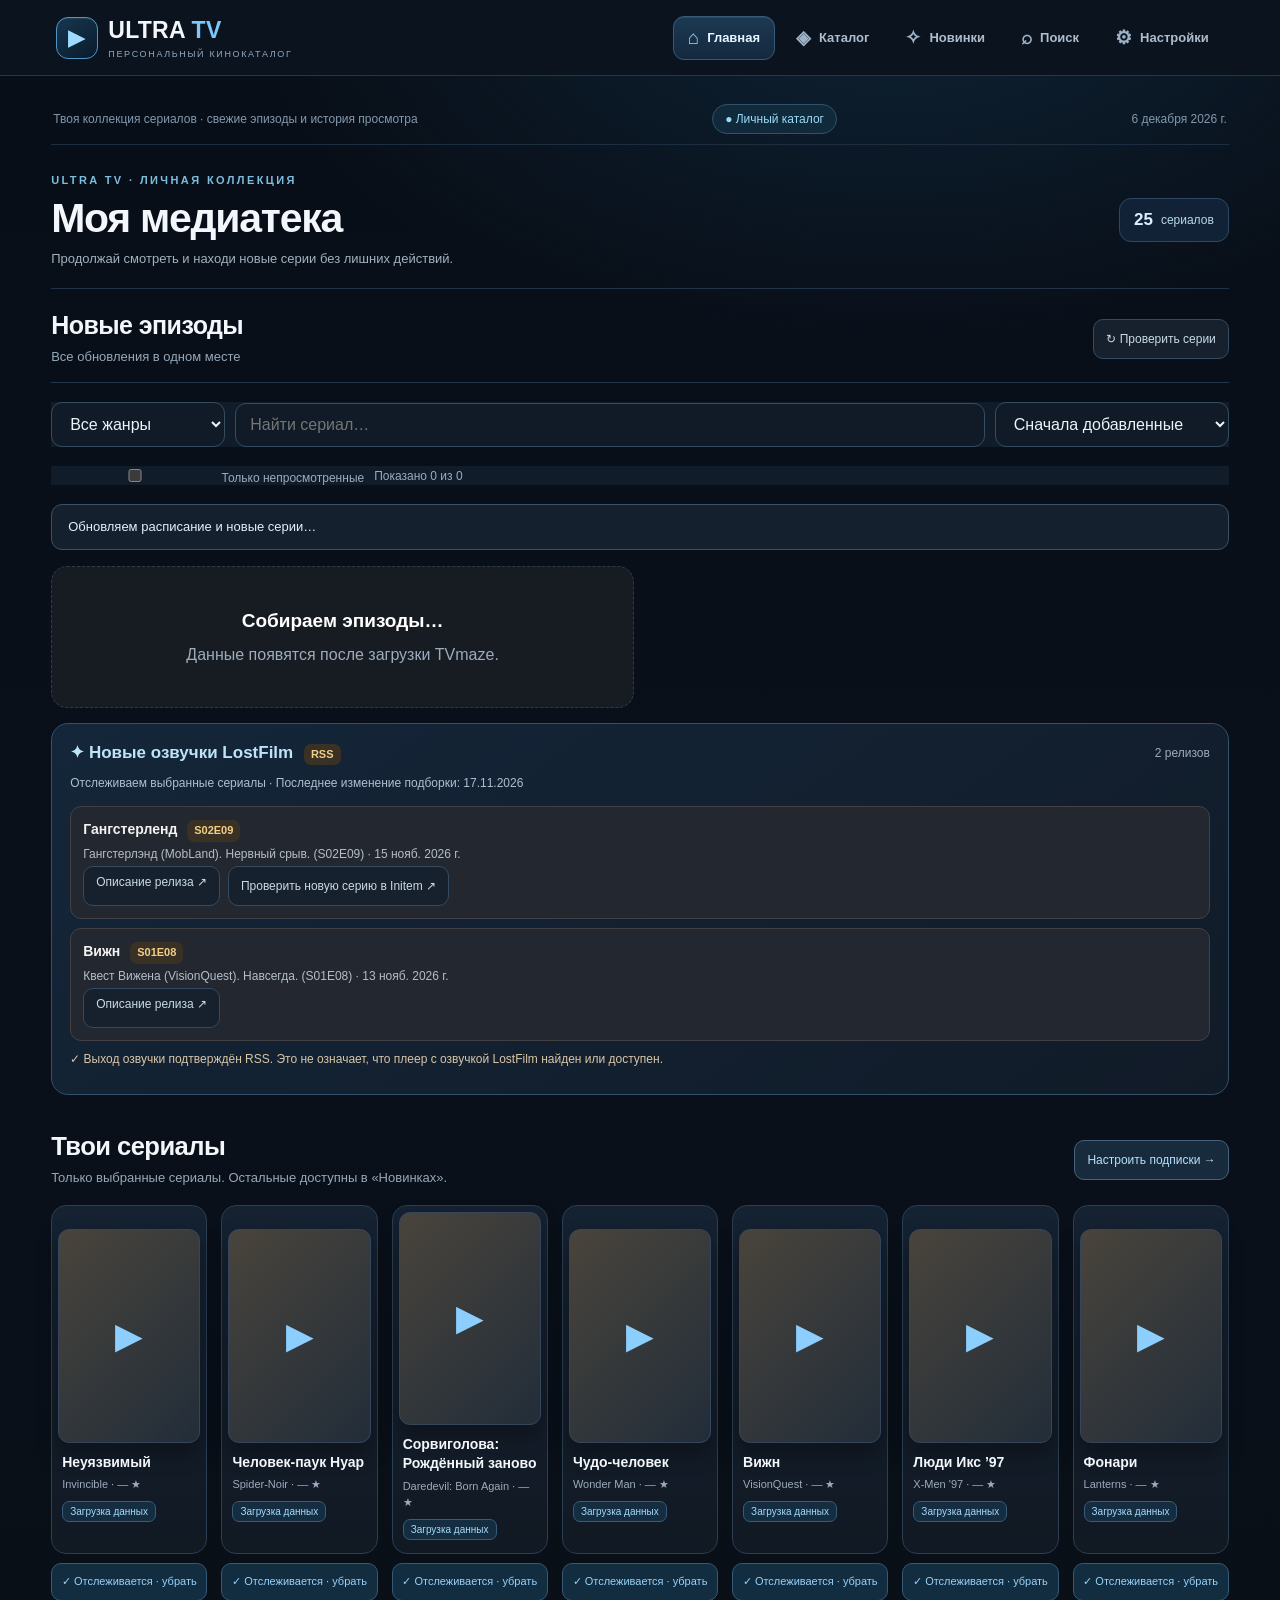
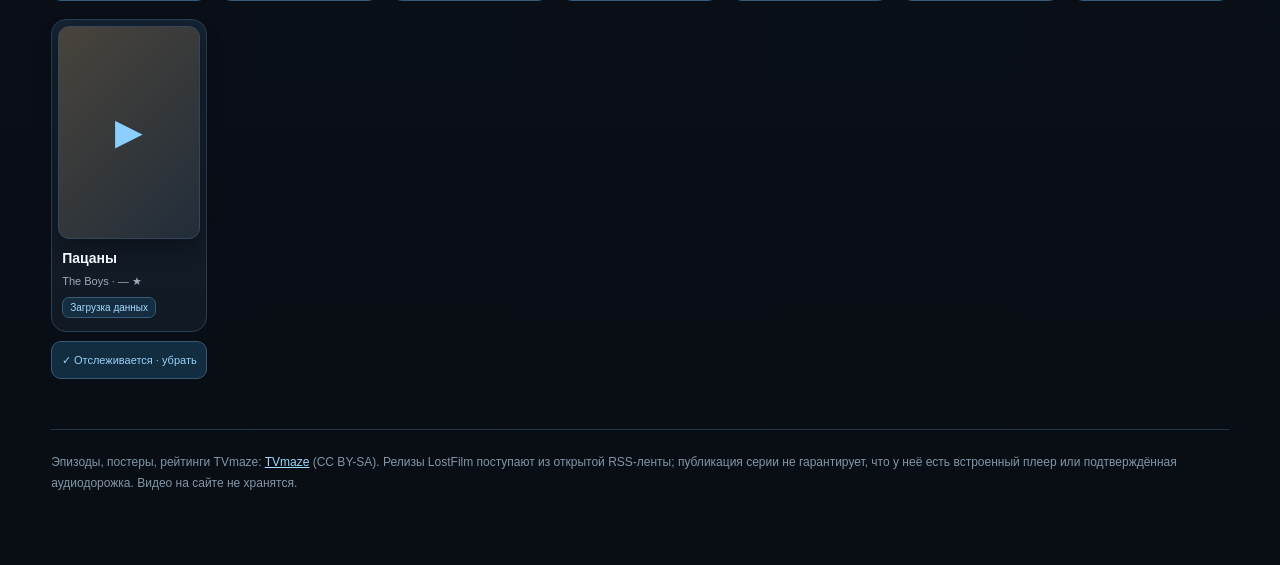
==== commit 3c7a962b: "Refresh website dashboard layout and compact mobile-first cinema navigation" ====
--- a/index.html
+++ b/index.html
@@ -3,9 +3,9 @@
 <head>
 <meta charset="utf-8">
 <meta name="viewport" content="width=device-width,initial-scale=1,viewport-fit=cover">
-<meta name="theme-color" content="#0d1015">
+<meta name="theme-color" content="#080d14">
 <meta name="robots" content="noindex,nofollow">
-<title>Ultra TV AI · Лента серий</title>
+<title>Ultra TV AI · Моя медиатека</title>
 <style>
 :root{color-scheme:dark;--bg:#0d1015;--side:#12161b;--card:#1b2027;--card2:#222832;--line:#363d47;--text:#f7f6f4;--muted:#9fa7af;--gold:#e2bc83;--goldsoft:#2c281f;--green:#a2d9b7;--red:#f29e91}
 *{box-sizing:border-box}html{font-family:Inter,"Segoe UI",Arial,sans-serif;color:var(--text);background:var(--bg)}body{margin:0;min-height:100vh}button,input,select{font:inherit}button{cursor:pointer}button:disabled{opacity:.55;cursor:default}button:focus-visible,input:focus-visible,select:focus-visible,a:focus-visible{outline:3px solid var(--gold);outline-offset:3px}a{color:var(--gold)}.app{min-height:100vh;display:grid;grid-template-columns:234px minmax(0,1fr)}
@@ -61,13 +61,14 @@
 .tracking-notice button{margin-left:auto;white-space:nowrap}
 @media(max-width:560px){.tracking-notice button{margin-left:0}.tracking-tools button{width:100%}}
 </style>
-<link rel="stylesheet" href="./player.css?v=15">
+<link rel="stylesheet" href="./player.css?v=16">
+<link rel="stylesheet" href="./site-cinema.css?v=1">
 </head>
 <body>
 <div class="app"><aside class="side"><div class="brand"><div class="mark">▶</div><div><strong>ULTRA <em>TV</em></strong><small>ПЕРСОНАЛЬНЫЙ КИНОКАТАЛОГ</small></div></div>
-<nav class="nav" aria-label="Разделы"><button class="active" data-view="feed"><span>▤</span> Лента серий</button><button data-view="catalog"><span>◈</span> Каталог</button><button data-view="discover"><span>✧</span> Новинки</button><button data-view="search"><span>⌕</span> Поиск</button><button data-view="settings"><span>⚙</span> Настройки</button></nav>
+<nav class="nav" aria-label="Разделы"><button class="active" data-view="feed"><span>⌂</span> Главная</button><button data-view="catalog"><span>◈</span> Каталог</button><button data-view="discover"><span>✧</span> Новинки</button><button data-view="search"><span>⌕</span> Поиск</button><button data-view="settings"><span>⚙</span> Настройки</button></nav>
 <div class="sidefoot">Предпочтение: <b>LostFilm → полноценный дубляж</b><br>v1.2 · Управление каталогом</div></aside>
-<main class="main"><div class="top"><span>Твои сериалы · все новые эпизоды в одной ленте</span><span class="badge">● Личный каталог</span><span id="date-now"></span></div><div id="main-content"></div><footer class="footer">Эпизоды, постеры, рейтинги TVmaze: <a href="https://www.tvmaze.com" target="_blank" rel="noopener">TVmaze</a> (CC BY-SA). Релизы LostFilm поступают из открытой RSS-ленты; публикация серии не гарантирует, что у неё есть встроенный плеер или подтверждённая аудиодорожка. Видео на сайте не хранятся.</footer></main></div>
+<main class="main"><div class="top"><span>Твоя коллекция сериалов · свежие эпизоды и история просмотра</span><span class="badge">● Личный каталог</span><span id="date-now"></span></div><div id="main-content"></div><footer class="footer">Эпизоды, постеры, рейтинги TVmaze: <a href="https://www.tvmaze.com" target="_blank" rel="noopener">TVmaze</a> (CC BY-SA). Релизы LostFilm поступают из открытой RSS-ленты; публикация серии не гарантирует, что у неё есть встроенный плеер или подтверждённая аудиодорожка. Видео на сайте не хранятся.</footer></main></div>
 <div id="dialog-root"></div>
 <div id="player-root"></div>
 <script>
@@ -195,14 +196,17 @@
 function formattedTime(seconds){const t=Math.max(0,Math.floor(Number(seconds)||0));return t>=3600?Math.floor(t/3600)+':'+pad(Math.floor(t%3600/60))+':'+pad(t%60):Math.floor(t/60)+':'+pad(t%60);}
 function lastPosition(key,info){
  const epKey=key+':S'+pad(info.season)+'E'+pad(info.number);
- const manual=state.bookmarks[epKey];
- if(manual&&Number.isFinite(manual.seconds)&&manual.seconds>0)
-   return {text:formattedTime(manual.seconds),manual:true};
- const initem=state.initemProgress?.[epKey];
- if(initem?.confirmed===true&&initem.provider==='initem'&&
-    Number.isFinite(initem.seconds)&&initem.seconds>0&&
-    Number.isFinite(initem.duration)&&initem.duration>0)
-   return {text:'≈'+formattedTime(initem.seconds),manual:false,source:'последняя отметка Initem'};
+ const manual=state.bookmarks[epKey],initem=state.initemProgress?.[epKey];
+ const manualValid=Number.isFinite(manual?.seconds)&&manual.seconds>0;
+ const autoValid=initem?.provider==='initem'&&
+   (initem.confirmed===true||initem.selection==='site')&&
+   Number.isFinite(initem.seconds)&&initem.seconds>0&&
+   Number.isFinite(initem.duration)&&initem.duration>0;
+ if(autoValid&&(!manualValid||Number(initem.sampledAt||initem.at||0)>=Number(manual.at||0)))
+   return {text:'≈'+formattedTime(initem.seconds),manual:false,
+      source:initem.confirmed===true?'Initem':'Initem · серия выбрана в Ultra TV',
+      pct:Math.min(100,Math.max(0,Math.round(initem.seconds/initem.duration*100)))};
+ if(manualValid)return {text:formattedTime(manual.seconds),manual:true};
  const own=state.progress[key+':'+info.episodeId];
  if(Number.isFinite(Number(own))&&Number(own)>0)
    return {text:formattedTime(own),manual:false,source:'свой плеер'};
@@ -242,15 +246,15 @@
 function recentSection(){
   const items=recentItems();
   if(!items.length)return '';
-  return '<section class="recent-section"><div class="row"><div><h2>Вернуться к просмотру</h2><p>Последние открытые серии · не список уже просмотренных</p></div><button type="button" class="btn ghost sm" data-action="clear-recent">Очистить историю</button></div><div class="recent-grid">'+
+  return '<section class="recent-section"><div class="row"><div><h2>Продолжить просмотр</h2><p>Последние открытые серии · время приблизительное</p></div><button type="button" class="btn ghost sm" data-action="clear-recent">Очистить</button></div><div class="recent-grid">'+
     items.map(({x,info})=>{
       const ep=(showInfo(x.key)?.episodes||[]).find(e=>Number(e.season)===info.season&&Number(e.number)===info.number);
       const id=ep?.id||info.episodeId||'';
       const code='S'+pad(info.season)+'E'+pad(info.number);
       const pos=lastPosition(x.key,info);
       return '<button type="button" class="recent-item" data-open="'+esc(x.key)+'"'+(id?' data-episode="'+esc(id)+'"':'')+'>'+
-        miniPoster(x)+'<span class="recent-text"><strong>'+esc(x.ru)+'</strong><small>Вернуться к '+esc(code)+'</small>'+(pos?'<small class="recent-timestamp">⏱ '+esc(pos.text)+(pos.manual?' · отметка вручную':' · '+esc(pos.source||'свой плеер'))+'</small>':'')+'<em>▶ Открыть плеер</em></span></button>';
-    }).join('')+'</div>'+recentInitemDiagnostics()+'<p class="subtle recent-footnote">Initem передаёт время периодически, поэтому отметка ≈ — это последнее полученное значение, а не точная секунда остановки. Встроенный Initem может запоминать свою позицию отдельно. Автоматическая перемотка со стороны Ultra TV пока не подтверждена.</p></section>';
+        miniPoster(x)+'<span class="recent-text"><strong>'+esc(x.ru)+'</strong><small>'+esc(code)+'</small>'+(pos?'<small class="recent-timestamp">◷ '+esc(pos.text)+(pos.manual?' · отметка вручную':' · '+esc(pos.source||'плеер'))+'</small>':'')+(Number.isFinite(pos?.pct)?'<span class="recent-progress" aria-hidden="true"><i style="width:'+pos.pct+'%"></i></span>':'')+'<em>▶ Смотреть</em></span></button>';
+    }).join('')+'</div>'+recentInitemDiagnostics()+'<details class="recent-help"><summary>Как сохраняется прогресс?</summary><p>Initem передаёт время приблизительно раз в минуту. Значок ≈ означает примерное положение. Если плеер не подтвердил серию, используется серия, выбранная в Ultra TV; смену серии внутри плеера мы можем не заметить.</p></details></section>';
 }
 
 function hCard(x){let info=showInfo(x.key),last=lastEpisode(x),tracked=state.tracked[x.key]!==false;return `<div class="card-unit"><button type="button" class="card" data-open="${esc(x.key)}">${htmlPoster(x)}<h3>${esc(x.ru)}</h3><small>${esc(x.en)} · ${esc(info?.rating||'—')} ★</small><span class="tag">${last?'Последняя: '+epCode(last):info?'Даты уточняются':'Загрузка данных'}</span></button><button type="button" class="follow-tag ${tracked?'active':''}" data-toggle-follow="${esc(x.key)}" aria-label="${tracked?'Убрать из отслеживания':'Отслеживать сериал'} ${esc(x.ru)}">${tracked?'✓ Отслеживается · убрать':'＋ Следить за сериалом'}</button></div>`}
@@ -260,7 +264,7 @@
 function draw(){const el=$('#main-content'),track=entries(),feed=getFeed();$$('.nav button').forEach(b=>b.classList.toggle('active',b.dataset.view===view));
 
 
- if(view==='feed'){const list=visibleFeed();el.innerHTML=`<div class="row"><div><h2>Последние серии</h2><p>Общий список · даты премьер и озвучек отслеживаются отдельно</p></div><div class="actions"><button class="btn ghost sm" data-action="refresh">↻ Проверить новые серии</button></div></div>${recentSection()}${releaseSection()}${filters()}<div class="filters"><label class="subtle"><input id="unwatched" type="checkbox" ${onlyUnwatched?'checked':''}> Только непросмотренные</label><span class="subtle">Показано ${Math.min(feedLimit,list.length)} из ${list.length}</span></div><div id="status" class="panelnote" ${busy||failures?'':'hidden'}>${busy?'Обновляем расписание и новые серии…':`Не удалось обновить ${failures} сериалов. Останутся последние сохранённые сведения.`}</div><div class="feed">${list.length?list.slice(0,feedLimit).map(hEpisode).join(''):empty(busy?'Собираем эпизоды…':'Пока нет серий в этой выборке',busy?'Данные появятся после загрузки TVmaze.':'Попробуй другой жанр или обнови расписание.')}</div>${list.length>feedLimit?'<button class="btn more" data-action="more">Показать ещё ↓</button>':''}<div style="margin-top:37px"><div class="row"><div><h2>Твои сериалы</h2><p>Только выбранные сериалы. Остальные доступны в «Новинках».</p></div><button class="btn sm" data-view="discover">Настроить подписки →</button></div><div class="grid">${track.slice(0,8).map(hCard).join('')}</div></div>`;return;}
+ if(view==='feed'){const list=visibleFeed();el.innerHTML=`<section class="dashboard-intro"><div><span class="dashboard-eyebrow">ULTRA TV · ЛИЧНАЯ КОЛЛЕКЦИЯ</span><h1>Моя медиатека</h1><p>Продолжай смотреть и находи новые серии без лишних действий.</p></div><span class="dashboard-count"><b>${track.length}</b> сериалов</span></section>${recentSection()}<div class="row feed-title-row"><div><h2>Новые эпизоды</h2><p>Все обновления в одном месте</p></div><div class="actions"><button class="btn ghost sm" data-action="refresh">↻ Проверить серии</button></div></div>${filters()}<div class="filters"><label class="subtle"><input id="unwatched" type="checkbox" ${onlyUnwatched?'checked':''}> Только непросмотренные</label><span class="subtle">Показано ${Math.min(feedLimit,list.length)} из ${list.length}</span></div><div id="status" class="panelnote" ${busy||failures?'':'hidden'}>${busy?'Обновляем расписание и новые серии…':`Не удалось обновить ${failures} сериалов. Останутся последние сохранённые сведения.`}</div><div class="feed">${list.length?list.slice(0,feedLimit).map(hEpisode).join(''):empty(busy?'Собираем эпизоды…':'Пока нет серий в этой выборке',busy?'Данные появятся после загрузки TVmaze.':'Попробуй другой жанр или обнови расписание.')}</div>${list.length>feedLimit?'<button class="btn more" data-action="more">Показать ещё ↓</button>':''}${releaseSection()}<div style="margin-top:37px"><div class="row"><div><h2>Твои сериалы</h2><p>Только выбранные сериалы. Остальные доступны в «Новинках».</p></div><button class="btn sm" data-view="discover">Настроить подписки →</button></div><div class="grid">${track.slice(0,8).map(hCard).join('')}</div></div>`;return;}
  if(view==='catalog'||view==='discover'){
   const totalHidden=all().filter(x=>state.tracked[x.key]===false).length;
   let items=(view==='catalog'?(catalogShowAll?all():track):seeds).filter(matchEntry);
@@ -350,6 +354,6 @@
 document.addEventListener('visibilitychange',()=>{if(!document.hidden){loadReleaseFeed();refresh()}});
 })();
 </script>
-<script src="./player.js?v=15" defer></script>
+<script src="./player.js?v=16" defer></script>
 </body>
 </html>
--- a/site-cinema.css
+++ b/site-cinema.css
@@ -0,0 +1,262 @@
+/* Ultra TV AI — lightweight cinema web skin.
+   Visual changes only: no external fonts, backgrounds, JS frameworks or heavy blur.
+   Site-only: Android TV keeps its independently bundled UI. */
+:root {
+  --bg:#080d14;
+  --side:#0a111c;
+  --card:#141e2b;
+  --card2:#1a2737;
+  --line:#2b3b4d;
+  --text:#f3f6fb;
+  --muted:#9dabbc;
+  --gold:#8ccfff;
+  --goldsoft:#142c43;
+  --green:#a7ddc4;
+  --red:#ed9d98;
+}
+html {background:#080d14}
+body {
+  background:radial-gradient(ellipse 70% 470px at 70% 0%,#0e2234 0%,transparent 72%),
+             linear-gradient(180deg,#080e17 0%,#0a101a 42%,#090e15 100%);
+  color:var(--text);
+  -webkit-font-smoothing:antialiased;
+}
+.app{display:block;min-height:100vh}
+.side{
+  position:sticky;top:0;z-index:20;
+  display:flex;flex-direction:row;align-items:center;gap:28px;
+  min-height:76px;padding:11px clamp(20px,4.4vw,72px);
+  background:#0b131f; border:0;border-bottom:1px solid #23384a;
+}
+.brand{margin:0;padding:0;flex:0 0 auto;gap:10px}
+.mark{
+  height:42px;width:42px;border:1px solid #4f95c4;
+  border-radius:12px;color:#9ddcff;background:linear-gradient(145deg,#163750,#0a1b2b);
+  font-size:23px;box-shadow:inset 0 1px 0 #ffffff12;
+}
+.brand strong{font-size:23px;font-weight:800;letter-spacing:.25px}
+.brand strong em{color:#7fc7fa}
+.brand small{font-size:9px;letter-spacing:1.65px;color:#93a9bd}
+.nav{display:flex;flex:1;align-items:center;justify-content:flex-end;gap:6px;min-width:0}
+.nav button{
+  display:flex;align-items:center;gap:8px;white-space:nowrap;
+  min-height:44px;padding:10px 14px;
+  color:#adbdcd;border:1px solid transparent;border-radius:11px;
+  font-size:13px;font-weight:650;transition:background .14s ease,border-color .14s ease;
+}
+.nav button span{width:auto;font-size:19px;color:#9bb2c7}
+.nav button.active{
+  background:linear-gradient(180deg,#1c3953,#15293e);
+  color:#e6f6ff;border-color:#375a79;box-shadow:inset 0 1px 0 #ffffff12;
+}
+.nav button.active span{color:#9bd7ff}
+.nav button:hover{background:#1b2b3b;color:#fff}
+.sidefoot{display:none}
+.main{width:100%;max-width:1560px;margin:0 auto;padding:28px clamp(22px,4vw,62px) 72px}
+.top{
+  gap:16px;padding:0 2px 10px;font-size:12px;color:#8299ad;
+  border-bottom:1px solid #1c2e40;
+}
+.badge{padding:7px 12px;border-radius:999px;background:#102a3c;border:1px solid #30536b;color:#9cdbf8}
+#main-content{margin-top:25px}
+.dashboard-intro{
+  display:flex;justify-content:space-between;align-items:center;gap:16px;
+  padding:0 0 19px;margin-bottom:22px;border-bottom:1px solid #233347;
+}
+.dashboard-eyebrow{font-size:11px;font-weight:800;letter-spacing:2.4px;text-transform:uppercase;color:#7cbedf}
+.dashboard-intro h1{
+  font-size:clamp(28px,3.2vw,43px);line-height:1.1;
+  font-weight:780;letter-spacing:-1.25px;margin:8px 0 8px;
+}
+.dashboard-intro p{margin:0;color:#a2b1bf;font-size:13px;line-height:1.55}
+.dashboard-count{
+  flex:0 0 auto;display:inline-flex;align-items:center;gap:8px;
+  padding:11px 14px;background:#122236;color:#b7d9ec;border:1px solid #2b4962;
+  border-radius:12px;font-size:12px;white-space:nowrap;
+}
+.dashboard-count b{color:#dceeff;font-size:17px}
+.row{margin-bottom:16px;align-items:center}
+.row h2{font-size:clamp(22px,2vw,28px);letter-spacing:-.55px}
+.row p{color:#95a8ba;line-height:1.55}
+.btn,.btn.ghost,.btn.primary{
+  min-height:40px;border-radius:10px;font-size:12px;transition:background .14s ease,border-color .14s ease;
+}
+.btn{border:1px solid #45627c;background:#172b3d;color:#b6e0fb}
+.btn.ghost{border:1px solid #354b61;background:#17212e;color:#c9d9e7}
+.btn.primary{background:#8bcefc;border-color:#8bcefc;color:#0a1c2c;font-weight:750}
+.btn:hover,.btn.ghost:hover{background:#213a51;border-color:#5b89ad}
+.btn.primary:hover{background:#b1e1ff}
+.recent-section{
+  padding:0;border:0;background:none;border-radius:0;
+  margin:0 0 35px;
+}
+.recent-section .row{padding:0 0 13px;margin:0 0 13px;border-bottom:1px solid #25394b}
+.recent-section .row h2{font-size:24px}
+.recent-grid{
+  display:grid;grid-template-columns:repeat(3,minmax(0,1fr));gap:14px;
+}
+.recent-item{
+  position:relative;display:flex;align-items:center;gap:14px;min-width:0;
+  min-height:154px;padding:12px 14px 12px 12px;
+  border:1px solid #294056;border-radius:16px;
+  background:linear-gradient(125deg,#1a2b3d 0%,#101a29 75%,#111d2b 100%);
+  color:#eff6fc;text-align:left;box-shadow:inset 0 1px 0 #ffffff09;
+  transition:border-color .14s ease,background .14s ease,transform .14s ease;
+}
+.recent-item:hover,.recent-item:focus-visible{
+  background:linear-gradient(125deg,#1c344a,#122238);
+  border-color:#6eafe3;transform:translateY(-2px);
+}
+.recent-item .thumb{
+  flex:0 0 86px;width:86px;height:126px;object-fit:cover;border-radius:10px;
+  border:1px solid #48617a;box-shadow:0 9px 18px #0006;
+}
+.recent-text{display:flex;flex:1;min-width:0;flex-direction:column;gap:7px}
+.recent-text strong{font-size:clamp(15px,1.35vw,19px);line-height:1.3;letter-spacing:-.2px}
+.recent-text small{font-size:12px;color:#c4d2df;line-height:1.45;overflow-wrap:anywhere}
+.recent-timestamp{color:#a6d9fa!important;font-weight:650}
+.recent-text em{font-size:12px;font-weight:700;color:#99d5ff;font-style:normal;margin-top:2px}
+.recent-progress{
+  display:block;width:100%;height:4px;overflow:hidden;border-radius:999px;
+  background:#344456;margin:2px 0;
+}
+.recent-progress i{
+  display:block;height:100%;border-radius:inherit;background:linear-gradient(90deg,#4aa8e4,#b5e8ff);
+}
+.recent-footnote{
+  font-size:11px;line-height:1.65;color:#8296aa;margin:14px 0 0;
+}
+.recent-initem-diag{border-color:#304459;background:#141e2b;color:#a7b7c7}
+.recent-initem-diag summary{color:#97c9e7}
+.feed-title-row{margin:0 0 19px;padding:0 0 15px;border-bottom:1px solid #23374b}
+.feed-title-row h2{font-size:25px}
+.feed{display:grid;grid-template-columns:repeat(2,minmax(0,1fr));gap:12px}
+.episode-row{min-width:0;grid-template-columns:minmax(0,1fr) auto;gap:6px}
+.item{
+  min-width:0;gap:12px;padding:10px;
+  border:1px solid #2b4055;border-radius:13px;
+  background:linear-gradient(135deg,#182534,#141e2a);
+  color:#eef5fb;transition:border-color .14s ease,background .14s ease;
+}
+.item:hover,.item:focus-visible{border-color:#6aa1cb;background:#1c2d40}
+.item-title{font-size:13px;line-height:1.35}
+.item-meta{font-size:11px;color:#b4c2d0}
+.item-date{color:#a3d9ff;font-size:11px}
+.item-date small{font-size:10px;color:#9ab0c1}
+.item .thumb{border-radius:8px}
+.episode-mark{
+  min-width:110px;padding:9px 6px;font-size:11px;border-radius:11px;
+  background:#162433;border:1px solid #29485b;color:#b1c9d9;
+}
+.episode-mark:hover{border-color:#89cbf5}
+.episode-mark.done{background:#192e2a;color:#a6dfc6;border-color:#396d63}
+.filters{border-color:#2c4257;background:#101c2a}
+.filters input,.filters select,.field{border-color:#354c60;background:#101b27;color:#eaf4fb}
+.chip,.tag,.card .tag{border-color:#375c79;color:#a4dafb;background:#152d40}
+.grid{grid-template-columns:repeat(auto-fill,minmax(150px,1fr));gap:18px 14px}
+.card-unit{gap:9px;border-radius:16px}
+.card-unit .card{
+  display:block;width:100%;height:100%;padding:6px;
+  background:linear-gradient(180deg,#152232,#111923);
+  border:1px solid #2c3e52;border-radius:15px;
+  transition:border-color .15s ease,transform .15s ease;
+}
+.card-unit .card:hover,.card-unit .card:focus-visible{
+  border-color:#78afe0;background:#1c2b3b;transform:translateY(-2px);
+}
+.poster{border-color:#35465c;border-radius:11px;box-shadow:0 10px 22px #0005}
+.card h3{margin:10px 4px 5px;font-size:14px;line-height:1.35}
+.card small{margin:0 4px;font-size:11px}
+.card .tag{margin:8px 4px 7px;font-size:10px}
+.follow-tag{
+  background:#142230;border:1px solid #29435b;color:#b3c8d9;
+  border-radius:10px;min-height:38px;padding:8px;font-size:11px;
+}
+.follow-tag.active{background:#122c40;border-color:#355977;color:#98d2fa}
+.follow-tag:hover,.follow-tag:focus-visible{background:#1d3549;border-color:#5e96c5}
+.lf-panel{border-color:#33516a;background:linear-gradient(145deg,#142639,#111b28)}
+.lf-title h3{color:#bee4fa}
+.lf-panel p{color:#adc0ce}
+.lf-list{max-height:470px}
+.setting,.dialog,.panelnote{border-color:#385068;background:#14202e;color:#e6eef6}
+.hero{border-color:#335671;background:linear-gradient(115deg,#17304a,#101d2d)}
+.hero::after{border-color:#3d799b4d}
+.stats span{border-color:#38536a}
+.footer{border-top:1px solid #223548;padding-top:22px;color:#8196a8}
+a{color:#9ddcff}
+button:focus-visible,input:focus-visible,select:focus-visible,a:focus-visible{
+  outline:2px solid #9cdbff;outline-offset:3px;
+}
+@media(min-width:1450px){
+  .recent-grid{grid-template-columns:repeat(3,minmax(0,1fr))}
+}
+@media(max-width:1130px){
+  .nav{gap:2px}
+  .nav button{padding:9px 10px;font-size:12px}
+  .recent-grid{grid-template-columns:repeat(2,minmax(0,1fr))}
+  .feed{grid-template-columns:1fr}
+  .episode-mark{min-width:136px}
+}
+@media(max-width:850px){
+  .side{position:relative;flex-wrap:wrap;gap:9px;padding:13px 18px 10px}
+  .brand{flex:1 1 100%}
+  .brand small{display:none}
+  .mark{height:39px;width:39px}
+  .nav{
+    order:2;width:100%;flex:1 1 100%;justify-content:space-between;gap:3px;
+    flex-wrap:nowrap;overflow-x:auto;scrollbar-width:none;padding:2px 0 4px;
+  }
+  .nav::-webkit-scrollbar{display:none}
+  .nav button{min-height:40px;flex:1 0 auto;justify-content:center;font-size:12px;padding:8px 10px}
+  .nav button span{font-size:17px}
+  .main{padding:23px 20px 62px}
+  .top{display:none}
+  #main-content{margin-top:0}
+  .dashboard-intro{padding-top:4px}
+}
+@media(max-width:600px){
+  .side{padding:12px 13px 7px}
+  .brand strong{font-size:21px}
+  .nav button{font-size:11px;padding:9px 8px;gap:6px}
+  .nav button span{display:none}
+  .main{padding:18px 14px 54px}
+  .dashboard-intro{gap:8px;margin-bottom:22px;padding-bottom:17px}
+  .dashboard-intro h1{font-size:30px}
+  .dashboard-intro p{font-size:12px}
+  .dashboard-count{padding:8px 9px;font-size:10px}
+  .dashboard-count b{font-size:15px}
+  .recent-section{margin-bottom:30px}
+  .recent-section .row{display:flex;flex-wrap:wrap}
+  .recent-section .row h2{font-size:21px}
+  .recent-grid{grid-template-columns:1fr;gap:9px}
+  .recent-item{min-height:125px;padding:10px;gap:12px;border-radius:13px}
+  .recent-item .thumb{flex-basis:72px;width:72px;height:102px}
+  .recent-text{gap:5px}
+  .recent-text strong{font-size:17px}
+  .recent-text small{font-size:11px}
+  .recent-text em{font-size:11px}
+  .feed-title-row{gap:10px}
+  .feed-title-row h2{font-size:22px}
+  .feed{grid-template-columns:1fr}
+  .episode-row{grid-template-columns:minmax(0,1fr) auto;gap:5px}
+  .episode-mark{min-width:88px;font-size:10px;padding:7px 5px}
+  .item{grid-template-columns:44px minmax(0,1fr);gap:8px;padding:8px}
+  .item .thumb{width:44px;height:61px}
+  .item-date{grid-column:2;text-align:left;font-size:10px}
+  .item-date small{display:none}
+  .grid{grid-template-columns:repeat(2,minmax(0,1fr));gap:13px 10px}
+  .card-unit .card{padding:5px}
+  .card h3{font-size:13px}
+  .card small{font-size:10px}
+  .row .actions{width:100%}
+  .row .actions .btn{max-width:100%}
+}
+@media(max-width:370px){
+  .dashboard-count{display:none}
+  .episode-row{grid-template-columns:minmax(0,1fr)}
+  .episode-mark{min-height:36px;justify-self:end;min-width:126px}
+}
+@media(prefers-reduced-motion:reduce){
+  .nav button,.btn,.recent-item,.item,.card-unit .card{transition:none}
+  .recent-item:hover,.card-unit .card:hover{transform:none}
+}
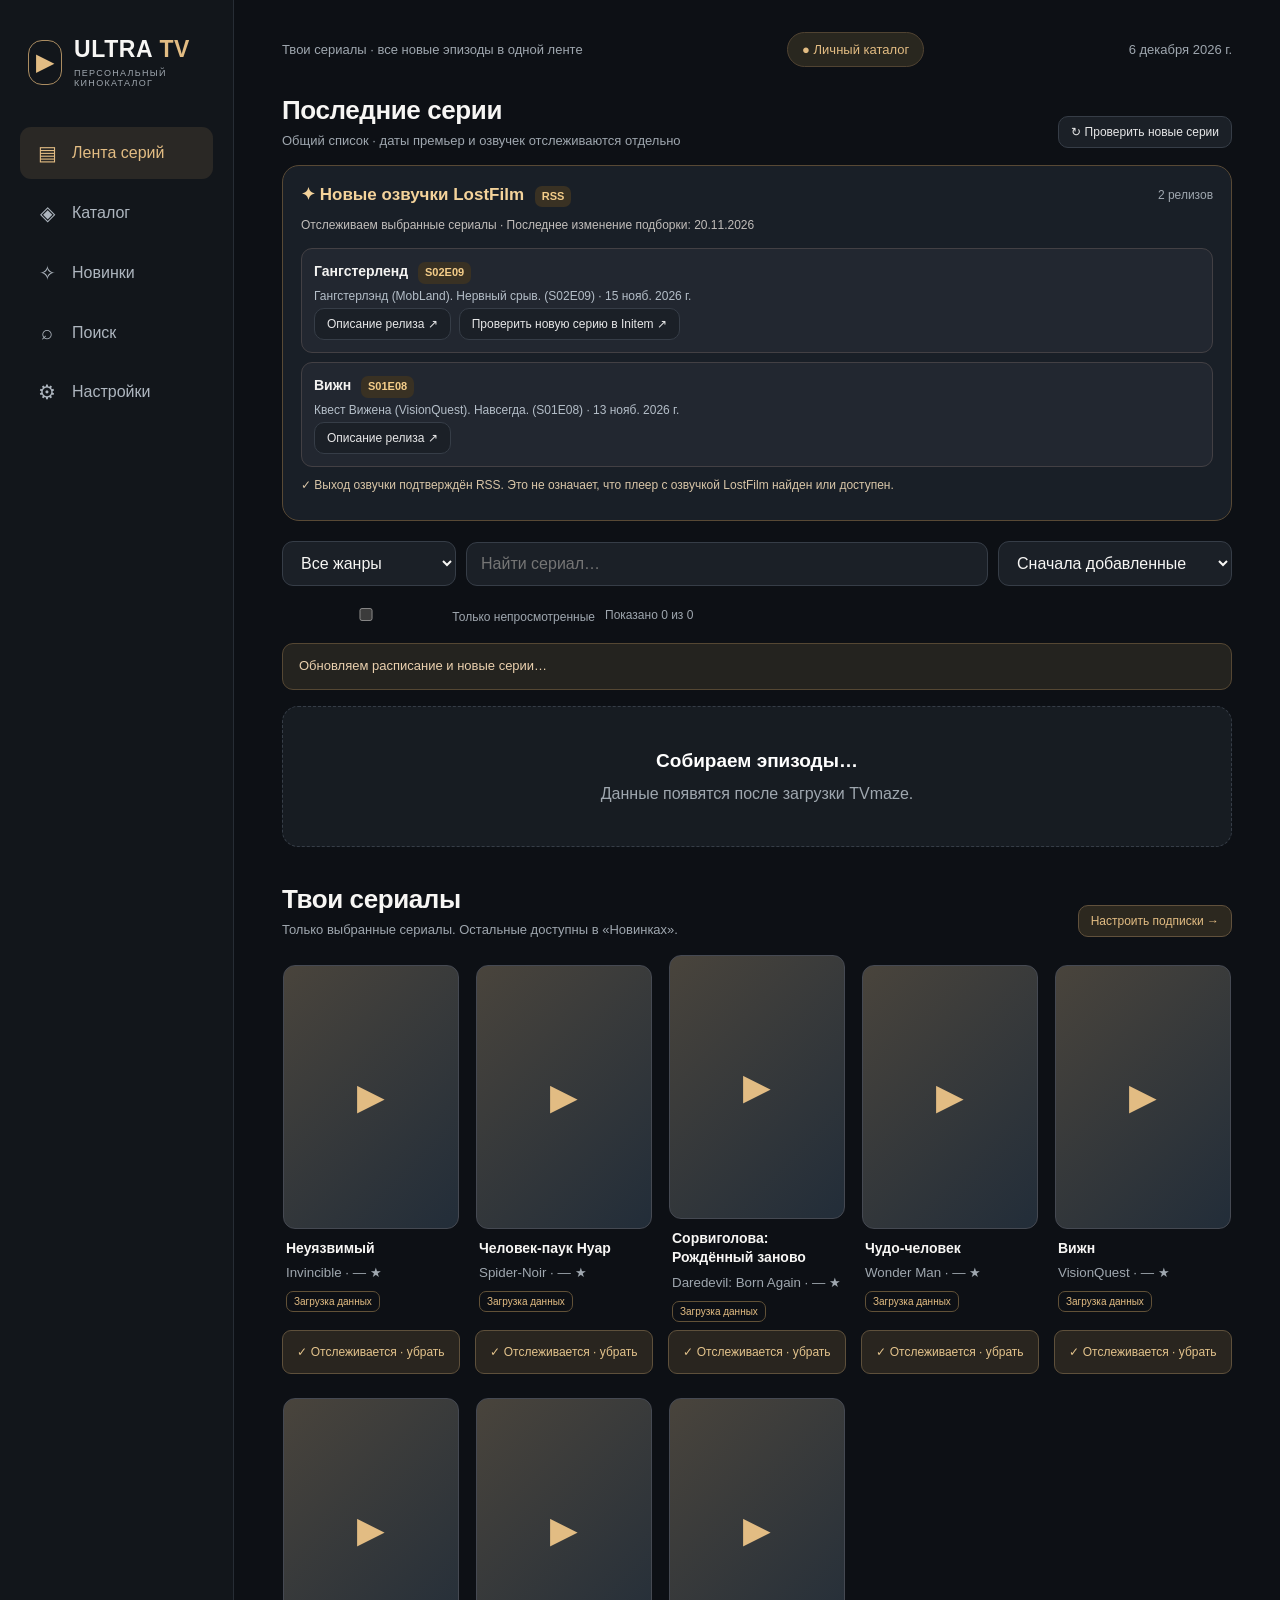
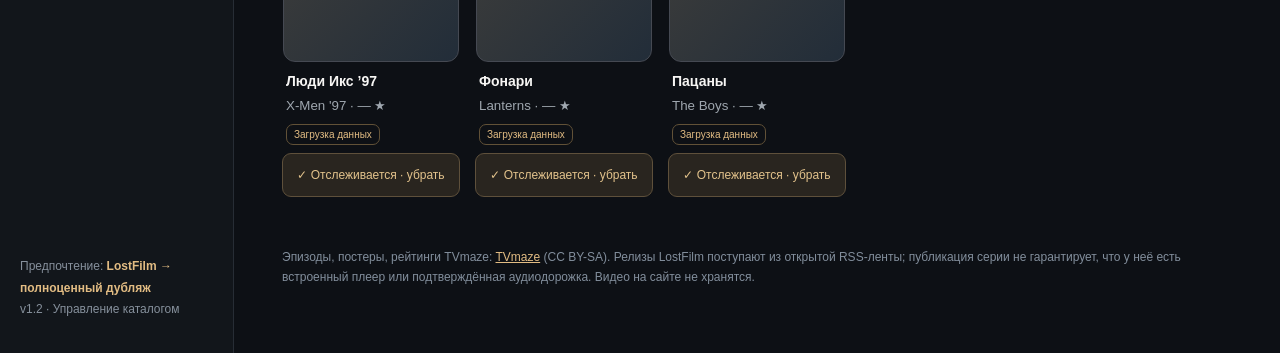
==== commit d01012bb: "Prototype private D1 cloud library sync for website and KION (staging; requires D1 binding)" ====
--- a/index.html
+++ b/index.html
@@ -3,9 +3,9 @@
 <head>
 <meta charset="utf-8">
 <meta name="viewport" content="width=device-width,initial-scale=1,viewport-fit=cover">
-<meta name="theme-color" content="#080d14">
+<meta name="theme-color" content="#0d1015">
 <meta name="robots" content="noindex,nofollow">
-<title>Ultra TV AI · Моя медиатека</title>
+<title>Ultra TV AI · Лента серий</title>
 <style>
 :root{color-scheme:dark;--bg:#0d1015;--side:#12161b;--card:#1b2027;--card2:#222832;--line:#363d47;--text:#f7f6f4;--muted:#9fa7af;--gold:#e2bc83;--goldsoft:#2c281f;--green:#a2d9b7;--red:#f29e91}
 *{box-sizing:border-box}html{font-family:Inter,"Segoe UI",Arial,sans-serif;color:var(--text);background:var(--bg)}body{margin:0;min-height:100vh}button,input,select{font:inherit}button{cursor:pointer}button:disabled{opacity:.55;cursor:default}button:focus-visible,input:focus-visible,select:focus-visible,a:focus-visible{outline:3px solid var(--gold);outline-offset:3px}a{color:var(--gold)}.app{min-height:100vh;display:grid;grid-template-columns:234px minmax(0,1fr)}
@@ -60,17 +60,30 @@
 .tracking-notice{display:flex;align-items:center;gap:10px;flex-wrap:wrap;padding:13px 15px;margin:0 0 16px;border:1px solid #826c48;border-radius:12px;background:#312b20;color:#ffe4b6;font-size:13px;line-height:1.5}
 .tracking-notice button{margin-left:auto;white-space:nowrap}
 @media(max-width:560px){.tracking-notice button{margin-left:0}.tracking-tools button{width:100%}}
+
+/* Personal Cloud Library controls appear in settings only. */
+#cloud-sync-web{padding:20px 22px}
+#cloud-sync-web h3{margin:0 0 12px;font-size:20px;color:#eee5f4}
+#cloud-sync-web p{margin:8px 0;color:#c1bacd;line-height:1.55}
+#cloud-sync-web input{width:min(100%,385px);margin:8px 10px 8px 0;min-height:44px;padding:9px 12px;
+background:#1b1b24;border:1px solid #554a60;border-radius:9px;color:#f0e9f5;font-size:16px}
+#cloud-sync-web button{margin:7px 8px 7px 0}
+#cloud-sync-web .cloud-status{color:#dbcae7}
+#cloud-sync-web .cloud-pair-code strong{display:block;font-size:28px;letter-spacing:4px;margin:9px 0;color:#e7d4f3}
+#cloud-sync-web .cloud-pair-code small{display:block;font-size:13px}
+#cloud-sync-web .cloud-tip{display:block;color:#9f9aa7;margin-top:10px}
+
 </style>
 <link rel="stylesheet" href="./player.css?v=16">
-<link rel="stylesheet" href="./site-cinema.css?v=1">
 </head>
 <body>
 <div class="app"><aside class="side"><div class="brand"><div class="mark">▶</div><div><strong>ULTRA <em>TV</em></strong><small>ПЕРСОНАЛЬНЫЙ КИНОКАТАЛОГ</small></div></div>
-<nav class="nav" aria-label="Разделы"><button class="active" data-view="feed"><span>⌂</span> Главная</button><button data-view="catalog"><span>◈</span> Каталог</button><button data-view="discover"><span>✧</span> Новинки</button><button data-view="search"><span>⌕</span> Поиск</button><button data-view="settings"><span>⚙</span> Настройки</button></nav>
+<nav class="nav" aria-label="Разделы"><button class="active" data-view="feed"><span>▤</span> Лента серий</button><button data-view="catalog"><span>◈</span> Каталог</button><button data-view="discover"><span>✧</span> Новинки</button><button data-view="search"><span>⌕</span> Поиск</button><button data-view="settings"><span>⚙</span> Настройки</button></nav>
 <div class="sidefoot">Предпочтение: <b>LostFilm → полноценный дубляж</b><br>v1.2 · Управление каталогом</div></aside>
-<main class="main"><div class="top"><span>Твоя коллекция сериалов · свежие эпизоды и история просмотра</span><span class="badge">● Личный каталог</span><span id="date-now"></span></div><div id="main-content"></div><footer class="footer">Эпизоды, постеры, рейтинги TVmaze: <a href="https://www.tvmaze.com" target="_blank" rel="noopener">TVmaze</a> (CC BY-SA). Релизы LostFilm поступают из открытой RSS-ленты; публикация серии не гарантирует, что у неё есть встроенный плеер или подтверждённая аудиодорожка. Видео на сайте не хранятся.</footer></main></div>
+<main class="main"><div class="top"><span>Твои сериалы · все новые эпизоды в одной ленте</span><span class="badge">● Личный каталог</span><span id="date-now"></span></div><div id="main-content"></div><footer class="footer">Эпизоды, постеры, рейтинги TVmaze: <a href="https://www.tvmaze.com" target="_blank" rel="noopener">TVmaze</a> (CC BY-SA). Релизы LostFilm поступают из открытой RSS-ленты; публикация серии не гарантирует, что у неё есть встроенный плеер или подтверждённая аудиодорожка. Видео на сайте не хранятся.</footer></main></div>
 <div id="dialog-root"></div>
 <div id="player-root"></div>
+<script src="./sync-client.js?v=1"></script>
 <script>
 (()=>{
 'use strict';
@@ -204,8 +217,7 @@
    Number.isFinite(initem.duration)&&initem.duration>0;
  if(autoValid&&(!manualValid||Number(initem.sampledAt||initem.at||0)>=Number(manual.at||0)))
    return {text:'≈'+formattedTime(initem.seconds),manual:false,
-      source:initem.confirmed===true?'Initem':'Initem · серия выбрана в Ultra TV',
-      pct:Math.min(100,Math.max(0,Math.round(initem.seconds/initem.duration*100)))};
+      source:initem.confirmed===true?'Initem':'Initem · серия выбрана в Ultra TV'};
  if(manualValid)return {text:formattedTime(manual.seconds),manual:true};
  const own=state.progress[key+':'+info.episodeId];
  if(Number.isFinite(Number(own))&&Number(own)>0)
@@ -246,15 +258,15 @@
 function recentSection(){
   const items=recentItems();
   if(!items.length)return '';
-  return '<section class="recent-section"><div class="row"><div><h2>Продолжить просмотр</h2><p>Последние открытые серии · время приблизительное</p></div><button type="button" class="btn ghost sm" data-action="clear-recent">Очистить</button></div><div class="recent-grid">'+
+  return '<section class="recent-section"><div class="row"><div><h2>Вернуться к просмотру</h2><p>Последние открытые серии · не список уже просмотренных</p></div><button type="button" class="btn ghost sm" data-action="clear-recent">Очистить историю</button></div><div class="recent-grid">'+
     items.map(({x,info})=>{
       const ep=(showInfo(x.key)?.episodes||[]).find(e=>Number(e.season)===info.season&&Number(e.number)===info.number);
       const id=ep?.id||info.episodeId||'';
       const code='S'+pad(info.season)+'E'+pad(info.number);
       const pos=lastPosition(x.key,info);
       return '<button type="button" class="recent-item" data-open="'+esc(x.key)+'"'+(id?' data-episode="'+esc(id)+'"':'')+'>'+
-        miniPoster(x)+'<span class="recent-text"><strong>'+esc(x.ru)+'</strong><small>'+esc(code)+'</small>'+(pos?'<small class="recent-timestamp">◷ '+esc(pos.text)+(pos.manual?' · отметка вручную':' · '+esc(pos.source||'плеер'))+'</small>':'')+(Number.isFinite(pos?.pct)?'<span class="recent-progress" aria-hidden="true"><i style="width:'+pos.pct+'%"></i></span>':'')+'<em>▶ Смотреть</em></span></button>';
-    }).join('')+'</div>'+recentInitemDiagnostics()+'<details class="recent-help"><summary>Как сохраняется прогресс?</summary><p>Initem передаёт время приблизительно раз в минуту. Значок ≈ означает примерное положение. Если плеер не подтвердил серию, используется серия, выбранная в Ultra TV; смену серии внутри плеера мы можем не заметить.</p></details></section>';
+        miniPoster(x)+'<span class="recent-text"><strong>'+esc(x.ru)+'</strong><small>Вернуться к '+esc(code)+'</small>'+(pos?'<small class="recent-timestamp">⏱ '+esc(pos.text)+(pos.manual?' · отметка вручную':' · '+esc(pos.source||'свой плеер'))+'</small>':'')+'<em>▶ Открыть плеер</em></span></button>';
+    }).join('')+'</div>'+recentInitemDiagnostics()+'<p class="subtle recent-footnote">Прогресс Initem сохраняется автоматически после получения таймкода (примерно раз в минуту). Значок ≈ означает приблизительное время. Если Initem не подтвердил номер серии, отображается серия, выбранная в Ultra TV; смена серии внутри плеера может не определиться.</p></section>';
 }
 
 function hCard(x){let info=showInfo(x.key),last=lastEpisode(x),tracked=state.tracked[x.key]!==false;return `<div class="card-unit"><button type="button" class="card" data-open="${esc(x.key)}">${htmlPoster(x)}<h3>${esc(x.ru)}</h3><small>${esc(x.en)} · ${esc(info?.rating||'—')} ★</small><span class="tag">${last?'Последняя: '+epCode(last):info?'Даты уточняются':'Загрузка данных'}</span></button><button type="button" class="follow-tag ${tracked?'active':''}" data-toggle-follow="${esc(x.key)}" aria-label="${tracked?'Убрать из отслеживания':'Отслеживать сериал'} ${esc(x.ru)}">${tracked?'✓ Отслеживается · убрать':'＋ Следить за сериалом'}</button></div>`}
@@ -264,7 +276,7 @@
 function draw(){const el=$('#main-content'),track=entries(),feed=getFeed();$$('.nav button').forEach(b=>b.classList.toggle('active',b.dataset.view===view));
 
 
- if(view==='feed'){const list=visibleFeed();el.innerHTML=`<section class="dashboard-intro"><div><span class="dashboard-eyebrow">ULTRA TV · ЛИЧНАЯ КОЛЛЕКЦИЯ</span><h1>Моя медиатека</h1><p>Продолжай смотреть и находи новые серии без лишних действий.</p></div><span class="dashboard-count"><b>${track.length}</b> сериалов</span></section>${recentSection()}<div class="row feed-title-row"><div><h2>Новые эпизоды</h2><p>Все обновления в одном месте</p></div><div class="actions"><button class="btn ghost sm" data-action="refresh">↻ Проверить серии</button></div></div>${filters()}<div class="filters"><label class="subtle"><input id="unwatched" type="checkbox" ${onlyUnwatched?'checked':''}> Только непросмотренные</label><span class="subtle">Показано ${Math.min(feedLimit,list.length)} из ${list.length}</span></div><div id="status" class="panelnote" ${busy||failures?'':'hidden'}>${busy?'Обновляем расписание и новые серии…':`Не удалось обновить ${failures} сериалов. Останутся последние сохранённые сведения.`}</div><div class="feed">${list.length?list.slice(0,feedLimit).map(hEpisode).join(''):empty(busy?'Собираем эпизоды…':'Пока нет серий в этой выборке',busy?'Данные появятся после загрузки TVmaze.':'Попробуй другой жанр или обнови расписание.')}</div>${list.length>feedLimit?'<button class="btn more" data-action="more">Показать ещё ↓</button>':''}${releaseSection()}<div style="margin-top:37px"><div class="row"><div><h2>Твои сериалы</h2><p>Только выбранные сериалы. Остальные доступны в «Новинках».</p></div><button class="btn sm" data-view="discover">Настроить подписки →</button></div><div class="grid">${track.slice(0,8).map(hCard).join('')}</div></div>`;return;}
+ if(view==='feed'){const list=visibleFeed();el.innerHTML=`<div class="row"><div><h2>Последние серии</h2><p>Общий список · даты премьер и озвучек отслеживаются отдельно</p></div><div class="actions"><button class="btn ghost sm" data-action="refresh">↻ Проверить новые серии</button></div></div>${recentSection()}${releaseSection()}${filters()}<div class="filters"><label class="subtle"><input id="unwatched" type="checkbox" ${onlyUnwatched?'checked':''}> Только непросмотренные</label><span class="subtle">Показано ${Math.min(feedLimit,list.length)} из ${list.length}</span></div><div id="status" class="panelnote" ${busy||failures?'':'hidden'}>${busy?'Обновляем расписание и новые серии…':`Не удалось обновить ${failures} сериалов. Останутся последние сохранённые сведения.`}</div><div class="feed">${list.length?list.slice(0,feedLimit).map(hEpisode).join(''):empty(busy?'Собираем эпизоды…':'Пока нет серий в этой выборке',busy?'Данные появятся после загрузки TVmaze.':'Попробуй другой жанр или обнови расписание.')}</div>${list.length>feedLimit?'<button class="btn more" data-action="more">Показать ещё ↓</button>':''}<div style="margin-top:37px"><div class="row"><div><h2>Твои сериалы</h2><p>Только выбранные сериалы. Остальные доступны в «Новинках».</p></div><button class="btn sm" data-view="discover">Настроить подписки →</button></div><div class="grid">${track.slice(0,8).map(hCard).join('')}</div></div>`;return;}
  if(view==='catalog'||view==='discover'){
   const totalHidden=all().filter(x=>state.tracked[x.key]===false).length;
   let items=(view==='catalog'?(catalogShowAll?all():track):seeds).filter(matchEntry);
@@ -273,13 +285,14 @@
   const catNotice=view==='catalog'&&trackingNotice?'<div class="tracking-notice" role="status">«'+esc(trackingNotice.name)+'» больше не отслеживается. Сериал не удалён, история просмотра сохранена. <button type="button" class="btn sm" data-action="tracking-undo">↶ Вернуть в мои</button></div>':'';
   el.innerHTML=`<div class="row"><div><h2>${view==='catalog'?'Мой каталог':'Подборка 2026 года'}</h2><p>${view==='catalog'?'Управляй подписками: отключённые сериалы не удаляются и доступны по кнопке «Показать все»':'Подборка из предыдущего обсуждения — все 25 названий'}</p></div><div class="actions"><button class="btn ghost sm" data-action="refresh">↻ Обновить</button><button class="btn primary sm" data-view="search">＋ Добавить</button></div></div>${filters()}${catTools}${catNotice}<div id="status" class="panelnote" ${busy||failures?'':'hidden'}>${busy?'Загружаем данные о сериалах…':`Обновление недоступно для ${failures} сериалов. Список сохранён.`}</div><div class="grid">${items.length?items.map(hCard).join(''):empty('Ничего не найдено','Измени фильтр жанра или поисковую фразу.')}</div>`;return;}
  if(view==='search'){el.innerHTML=`<div class="row"><div><h2>Добавить сериал</h2><p>Поиск по TVmaze (английские названия работают надёжнее)</p></div></div><div class="filters"><input id="remote-search" class="field" placeholder="Например, Severance или The Last of Us" style="flex:1"><button class="btn primary" data-action="lookup">Найти</button></div><div id="remote-results">${empty('Ищи по названию','Выбери сериал в результатах и добавь в каталог.')}</div>`;return;}
- if(view==='settings'){el.innerHTML=`<div class="setting"><h3>Новые эпизоды — в начало списка</h3>При первом добавлении сериалов все серии получают одну дату импорта, поэтому внутри этой даты порядок определяется датой премьеры. Когда позже появляется новая серия и каталог обновляется, она получает новую дату добавления и поднимается наверх. Даты сохраняются в браузере.</div><div class="setting"><h3>Озвучка</h3>По умолчанию: <b>LostFilm → полноценный профессиональный дубляж</b>. Многоголосый закадровый перевод не считаем дубляжом. Из RSS автоматически отмечаем опубликованные переводы LostFilm, а доступность соответствующей дорожки в плеере проверяется отдельно. Другие переводы пока можно отмечать вручную. Через кнопку «Смотреть» можно добавить свои ссылки на видео и выбрать источник.</div><div class="setting"><h3>Сохранение коллекции</h3><p>Пока каталог сохраняется в браузере отдельно на каждом устройстве. Автоматической синхронизации между приставками ещё нет.</p><button class="btn primary" data-action="export">↓ Скачать резервную копию</button> <button class="btn ghost" data-action="import">↑ Восстановить копию</button><input id="import-json" type="file" accept=".json,application/json" hidden></div><div class="setting"><h3>Данные и обновления</h3>Данные о расписании поступают из TVmaze при открытии каталога и при нажатии кнопки обновления. RSS-новости LostFilm собираются отдельно по расписанию GitHub Actions (при включённых Actions), независимо от телевизора или ПК. Из RSS не извлекаются видео и плееры. Даты премьер — из TVmaze.</div>`;$('#import-json').addEventListener('change',importFile);}
+ if(view==='settings'){el.innerHTML=`<div class="setting"><h3>Новые эпизоды — в начало списка</h3>При первом добавлении сериалов все серии получают одну дату импорта, поэтому внутри этой даты порядок определяется датой премьеры. Когда позже появляется новая серия и каталог обновляется, она получает новую дату добавления и поднимается наверх. Даты сохраняются в браузере.</div><div class="setting"><h3>Озвучка</h3>По умолчанию: <b>LostFilm → полноценный профессиональный дубляж</b>. Многоголосый закадровый перевод не считаем дубляжом. Из RSS автоматически отмечаем опубликованные переводы LostFilm, а доступность соответствующей дорожки в плеере проверяется отдельно. Другие переводы пока можно отмечать вручную. Через кнопку «Смотреть» можно добавить свои ссылки на видео и выбрать источник.</div><div class="setting"><h3>Сохранение коллекции</h3><p>Каталог остаётся в браузере; личные добавления можно синхронизировать с приставкой через защищённую облачную библиотеку.</p><button class="btn primary" data-action="export">↓ Скачать резервную копию</button> <button class="btn ghost" data-action="import">↑ Восстановить копию</button><input id="import-json" type="file" accept=".json,application/json" hidden><br><button class="btn ghost" data-action="merge-catalog">＋ Объединить сериалы из резервной копии</button><input id="merge-json" type="file" accept=".json,application/json" hidden></div><div class="setting" id="cloud-sync-web"></div><div class="setting"><h3>Данные и обновления</h3>Данные о расписании поступают из TVmaze при открытии каталога и при нажатии кнопки обновления. RSS-новости LostFilm собираются отдельно по расписанию GitHub Actions (при включённых Actions), независимо от телевизора или ПК. Из RSS не извлекаются видео и плееры. Даты премьер — из TVmaze.</div>`;$('#import-json').addEventListener('change',importFile);$('#merge-json').addEventListener('change',mergeFile);window.UltraTVCloud?.render();}
 }
 function toggleFollow(key){
   const x=getEntry(key);if(!x)return;
   const wasTracked=state.tracked[key]!==false;
   state.tracked[key]=!wasTracked;
   persist();
+  if(state.extras[key])window.UltraTVCloud?.enqueue({...state.extras[key],tracked:state.tracked[key]!==false},state.tracked[key]!==false);
   if(view==='catalog'){
     if(wasTracked){catalogShowAll=true;trackingNotice={key,name:x.ru};}
     else trackingNotice=null;
@@ -314,10 +327,27 @@
 async function lookup(){const q=$('#remote-search')?.value.trim();if(!q)return;$('#remote-results').innerHTML=empty('Ищем…','Загрузка результатов.');try{const res=await request('/search/shows?q='+encodeURIComponent(q));if(!res?.length){$('#remote-results').innerHTML=empty('Не найдено','Попробуй оригинальное название.');return;}
  $('#remote-results').innerHTML=`<div class="grid">${res.slice(0,15).map(z=>{const s=z.show;const pic=safeImage(s.image?.medium);return `<button class="card" data-add="${s.id}" data-name="${esc(s.name)}" data-year="${esc((s.premiered||'').slice(0,4))}">${pic?`<img class="poster" src="${esc(pic)}" alt="">`:'<span class="poster empty">▶</span>'}<h3>${esc(s.name)}</h3><small>${esc(s.premiered?.slice(0,4)||'—')} · ★ ${esc(s.rating?.average||'—')}</small><span class="tag">＋ Добавить в каталог</span></button>`}).join('')}</div>`;
  }catch(e){$('#remote-results').innerHTML=empty('Не удалось выполнить поиск',e.message)}}
-async function addCustom(id,name,year){const existing=all().find(x=>showInfo(x.key)?.id===id);if(existing){state.tracked[existing.key]=true;persist();window.UltraTVPlayer?.open(existing.key);return}const key='user-'+id;const x={key,ru:name,en:name,genres:['drama'],year:Number(year)||2026};state.extras[key]=x;state.tracked[key]=true;persist();setView('catalog');try{await fetchShow(x);persist();draw();}catch(e){setStatus('Сериал добавлен, но сведения о сериях пока недоступны. Нажми «Обновить».')}}
-function saveFile(){const blob=new Blob([JSON.stringify({version:2,state},null,2)],{type:'application/json'}),a=document.createElement('a'),url=URL.createObjectURL(blob);a.href=url;a.download='ultra-tv-collection.json';a.click();setTimeout(()=>URL.revokeObjectURL(url),2000)}
+async function addCustom(id,name,year){const existing=all().find(x=>showInfo(x.key)?.id===id);if(existing){state.tracked[existing.key]=true;persist();window.UltraTVPlayer?.open(existing.key);return}const key='user-'+id;const x={key,ru:name,en:name,genres:['drama'],year:Number(year)||2026,tvmazeId:Number(id)};state.extras[key]=x;state.tracked[key]=true;persist();window.UltraTVCloud?.enqueue(x,true);setView('catalog');try{await fetchShow(x);persist();draw();}catch(e){setStatus('Сериал добавлен, но сведения о сериях пока недоступны. Нажми «Обновить».')}}
+function saveFile(){const blob=new Blob([JSON.stringify({version:2,state},null,2)],{type:'application/json'}),a=document.createElement('a'),url=URL.createObjectURL(blob);a.href=URL.createObjectURL(blob);a.download='ultra-tv-collection.json';a.click();setTimeout(()=>URL.revokeObjectURL(a.href),2000)}
+async function mergeFile(e){
+ const f=e.target.files?.[0];if(!f)return;
+ try{
+  const json=JSON.parse(await f.text());
+  if(json.version!==2||!json.state||typeof json.state.extras!=='object')throw Error('Нужна резервная копия Ultra TV v2.');
+  let count=0;
+  for(const [key,raw] of Object.entries(json.state.extras)){
+   if(!/^[a-zA-Z0-9_-]{1,80}$/.test(key)||!raw?.ru||!raw?.en||state.extras[key])continue;
+   const show={key,ru:String(raw.ru),en:String(raw.en),genres:Array.isArray(raw.genres)?raw.genres:['drama'],year:Number(raw.year)||2026,
+    tvmazeId:Number(raw.tvmazeId)||Number((/^user-(\d+)$/.exec(key)||[])[1])||null};
+   state.extras[key]=show;state.tracked[key]=json.state.tracked?.[key]!==false;
+   window.UltraTVCloud?.enqueue(show,state.tracked[key]!==false);count++;
+  }
+  persist();draw();setStatus('Из резервной копии добавлено сериалов: '+count+'. Старые данные сохранены.');
+ }catch(err){alert('Не удалось объединить: '+err.message)}
+ finally{e.target.value=''}
+}
 async function importFile(e){const f=e.target.files?.[0];if(!f)return;try{const j=JSON.parse(await f.text());if(j.version!==2||!j.state||!j.state.tracked)throw Error('Несовместимый формат');if(!confirm('Заменить текущую коллекцию резервной копией?'))return;state={...base,...j.state};persist();setView('feed')}catch(err){alert('Импорт не удался: '+err.message)}}
-document.addEventListener('click',e=>{const n=e.target.closest('[data-view]');if(n){setView(n.dataset.view);return}const a=e.target.closest('[data-action]');if(a){const act=a.dataset.action;if(act==='close')closeDetail();if(act==='refresh'){loadReleaseFeed();refresh(true)}if(act==='more'){feedLimit+=50;draw()}if(act==='lookup')lookup();if(act==='export')saveFile();if(act==='import')$('#import-json')?.click();if(act==='clear-recent'){state.recent={};persist();draw()}if(act==='catalog-toggle-hidden'){catalogShowAll=!catalogShowAll;trackingNotice=null;draw()}if(act==='tracking-undo'&&trackingNotice){state.tracked[trackingNotice.key]=true;trackingNotice=null;persist();draw()}if(act==='toggle-track'){toggleFollow(a.dataset.key);closeDetail()}return}
+document.addEventListener('click',e=>{const n=e.target.closest('[data-view]');if(n){setView(n.dataset.view);return}const a=e.target.closest('[data-action]');if(a){const act=a.dataset.action;if(act==='close')closeDetail();if(act==='refresh'){loadReleaseFeed();refresh(true)}if(act==='more'){feedLimit+=50;draw()}if(act==='lookup')lookup();if(act==='export')saveFile();if(act==='import')$('#import-json')?.click();if(act==='merge-catalog')$('#merge-json')?.click();if(act==='clear-recent'){state.recent={};persist();draw()}if(act==='catalog-toggle-hidden'){catalogShowAll=!catalogShowAll;trackingNotice=null;draw()}if(act==='tracking-undo'&&trackingNotice){state.tracked[trackingNotice.key]=true;trackingNotice=null;persist();draw()}if(act==='toggle-track'){toggleFollow(a.dataset.key);closeDetail()}return}
  const follow=e.target.closest('[data-toggle-follow]');if(follow){toggleFollow(follow.dataset.toggleFollow);return}
  const b=e.target.closest('[data-watch]');if(b){state.watched[b.dataset.watch]=!state.watched[b.dataset.watch];persist();const dialog=$('#dialog-root .dialog');if(dialog){const cur=dialog.querySelector('#season').value;const k=dialog.querySelector('[data-action="toggle-track"]').dataset.key;openDetail(k);$('#season').value=cur;$('#season').dispatchEvent(new Event('change'));}draw();return}
  const open=e.target.closest('[data-open]');if(open){if(window.UltraTVPlayer)window.UltraTVPlayer.open(open.dataset.open,open.dataset.episode);else openDetail(open.dataset.open,open.dataset.episode);return}
@@ -328,6 +358,21 @@
 document.addEventListener('keydown',e=>{if($('#player-root').innerHTML)return;if(e.key==='Escape'&&$('#dialog-root').innerHTML){closeDetail();return}if(e.key==='Enter'&&document.activeElement?.id==='remote-search'){lookup();return}const t=document.activeElement;if(!['ArrowUp','ArrowDown','ArrowLeft','ArrowRight'].includes(e.key)||!t||['INPUT','TEXTAREA','SELECT'].includes(t.tagName))return;
  const context=$('#dialog-root .dialog')||document;const active=$$('button:not(:disabled),a[href],input:not(:disabled),select:not(:disabled)',context).filter(el=>el.getClientRects().length);let best=null,score=Infinity;const r=t.getBoundingClientRect();if(!r.width)return;for(const el of active){if(el===t)continue;const b=el.getBoundingClientRect(),dx=b.left+b.width/2-r.left-r.width/2,dy=b.top+b.height/2-r.top-r.height/2,dir=e.key.replace('Arrow','');if((dir==='Right'&&dx<=6)||(dir==='Left'&&dx>=-6)||(dir==='Down'&&dy<=6)||(dir==='Up'&&dy>=-6))continue;const main=dir==='Left'||dir==='Right'?Math.abs(dx):Math.abs(dy),cross=dir==='Left'||dir==='Right'?Math.abs(dy):Math.abs(dx),val=main+cross*2;if(val<score){score=val;best=el}}if(best){e.preventDefault();best.focus({preventScroll:true});best.scrollIntoView({block:'nearest',behavior:'smooth'})}});
 window.UltraTV={get state(){return state},get releases(){return releaseData},persist,draw,recordOpen,getEntry,showInfo,idKey,epCode,released,openDetail,closeDetail};
+window.UltraTVCloud?.register({
+ list:()=>Object.values(state.extras).map(show=>({...show,tracked:state.tracked[show.key]!==false})),
+ merge:records=>{
+  let count=0;
+  for(const entry of records){
+   const x=entry?.show;
+   if(!x?.key||!x.ru||!x.en)continue;
+   if(!seeds.some(show=>show.key===x.key)){
+    if(JSON.stringify(state.extras[x.key])!==JSON.stringify(x)){state.extras[x.key]=x;count++}
+   }
+   if(state.tracked[x.key]!==entry.tracked){state.tracked[x.key]=entry.tracked;count++}
+  }
+  if(count){persist();draw()}
+ }
+});
  async function syncSharedCatalog(){
    try{
      const response=await fetch('./tv-catalog.json?v='+Date.now(),{cache:'no-store'});
